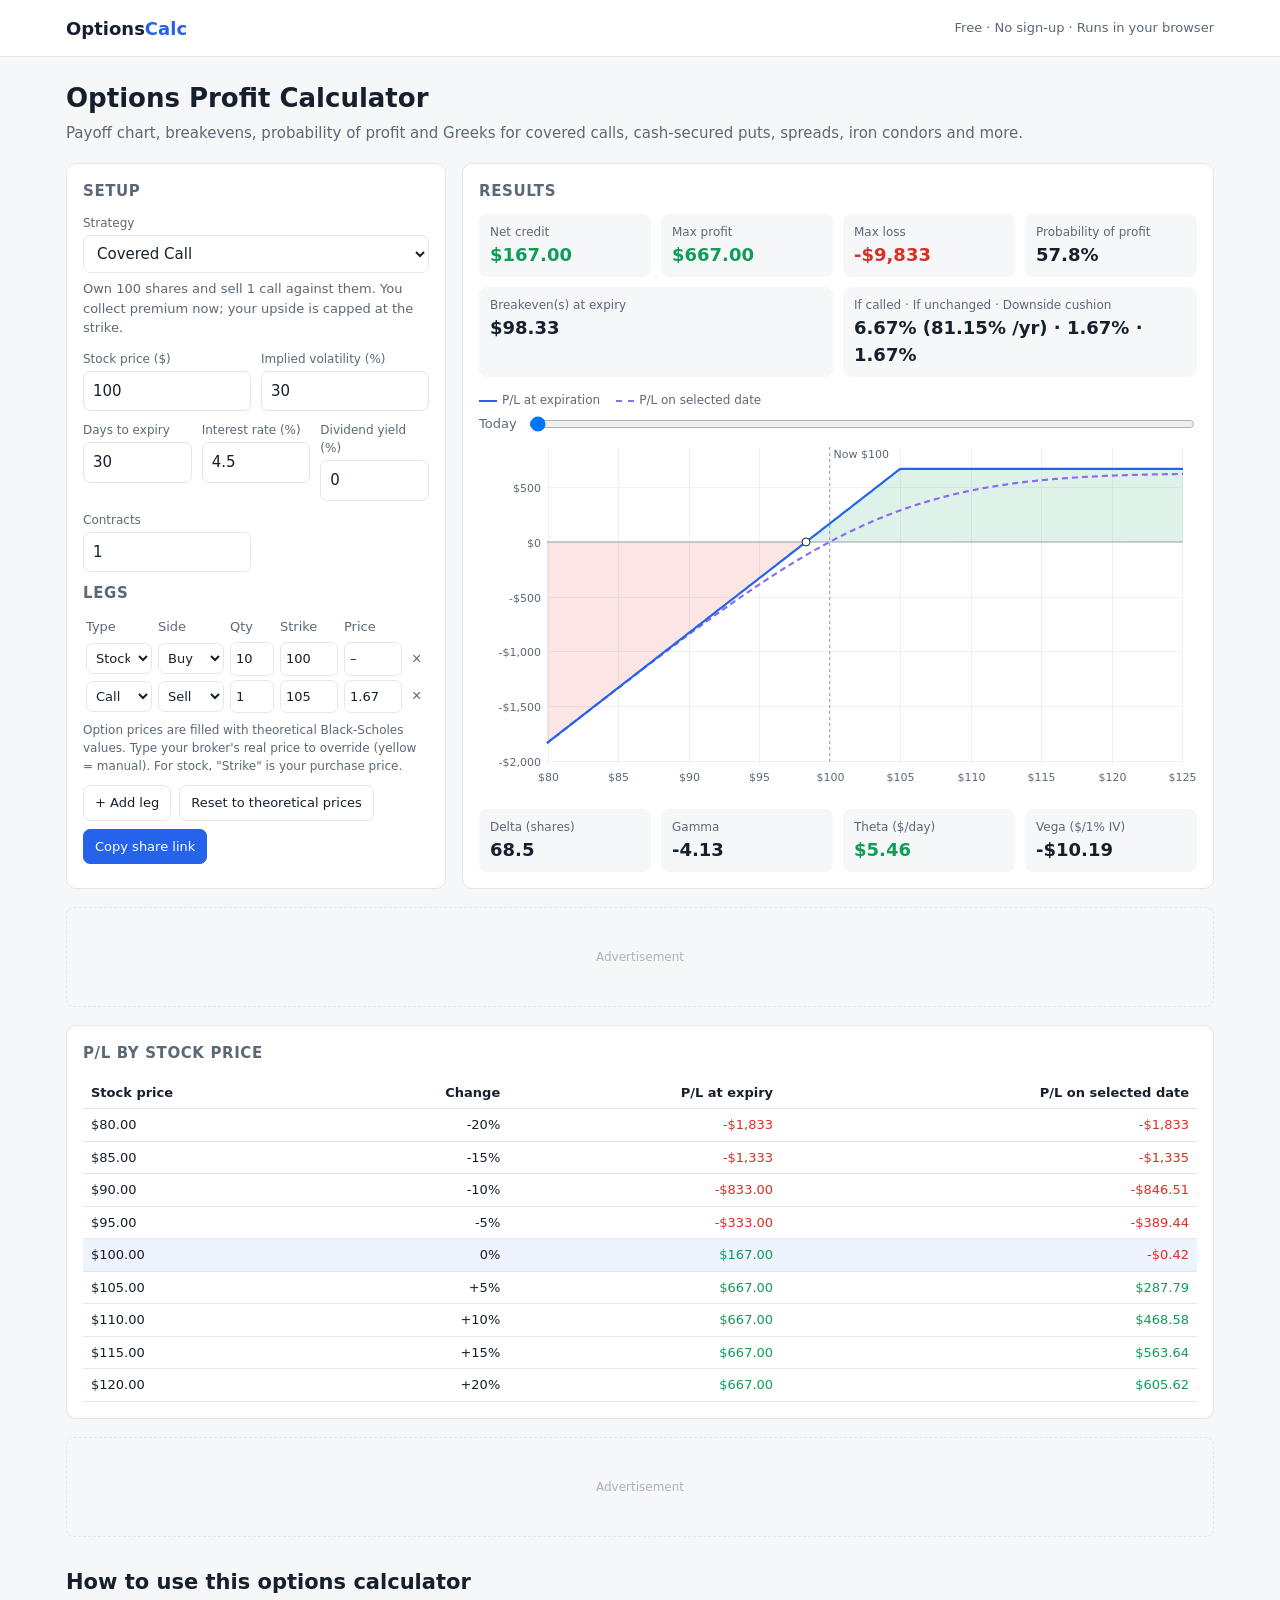
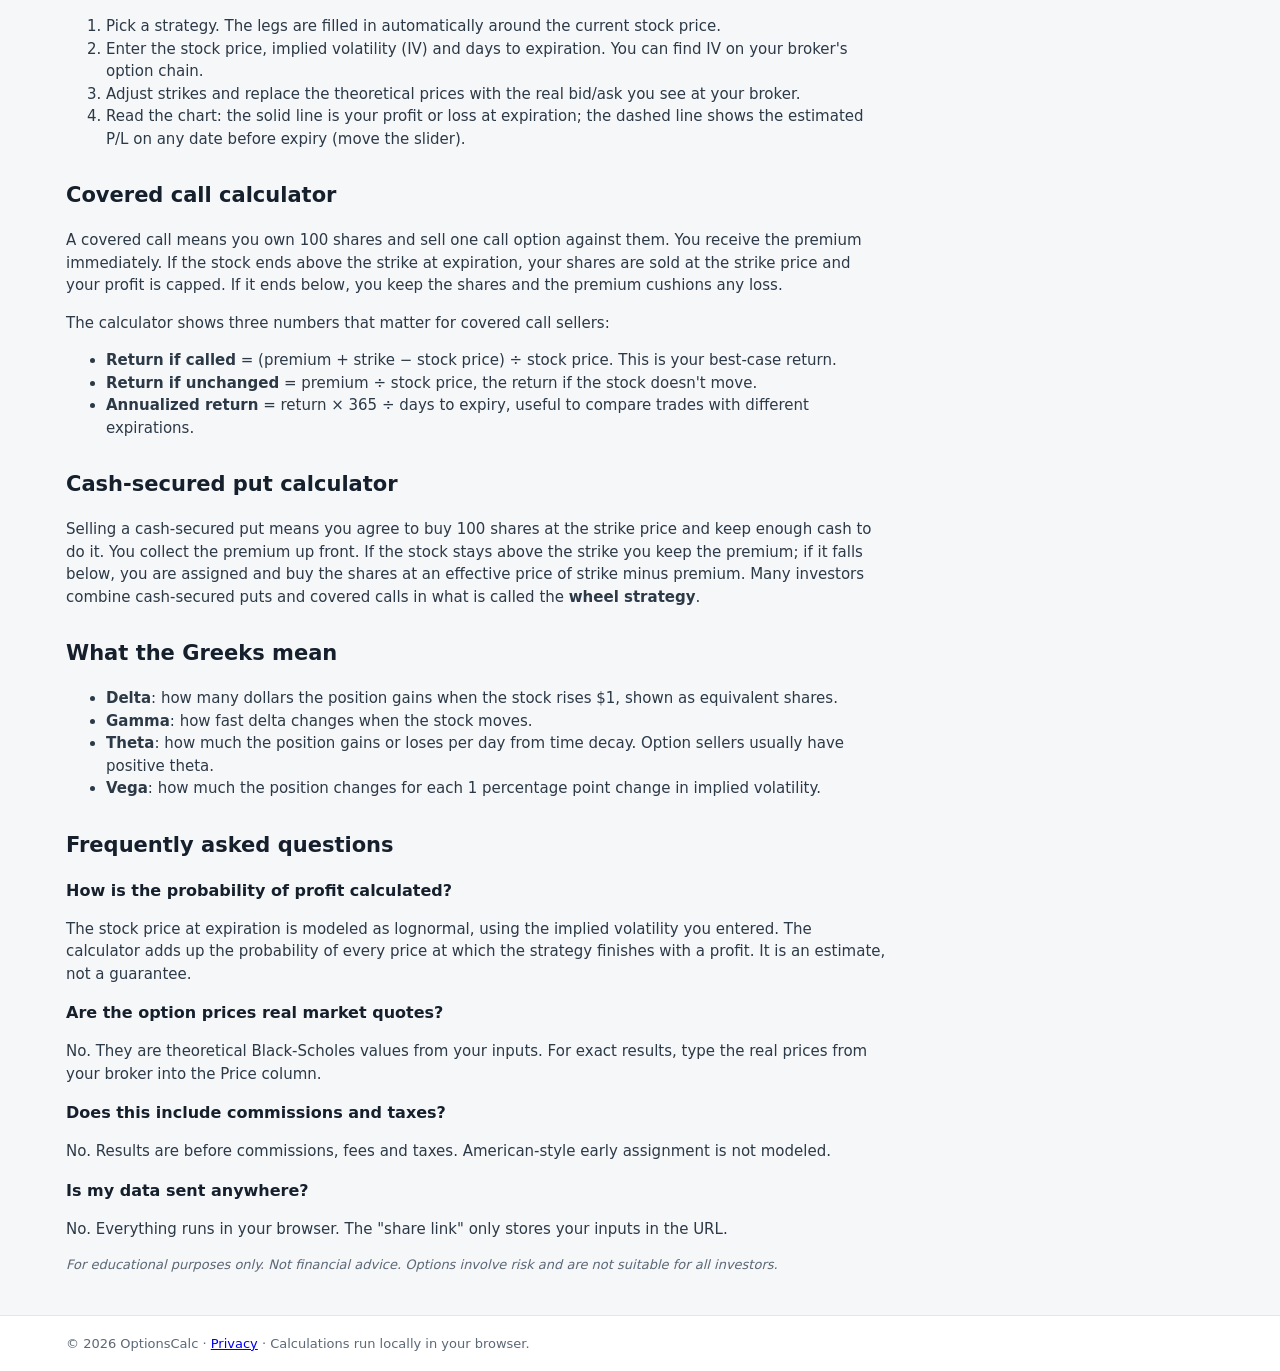
==== index.html @ b9fcb8a6 "Add files via upload" ====
<!DOCTYPE html>
<html lang="en">
<head>
<meta charset="utf-8">
<meta name="viewport" content="width=device-width, initial-scale=1">
<title>Options Profit Calculator – Covered Call, Cash-Secured Put, Spreads & Iron Condor (Free)</title>
<meta name="description" content="Free options profit calculator. Visualize P/L for covered calls, cash-secured puts, spreads, iron condors and straddles. Black-Scholes Greeks, breakevens, probability of profit and annualized return.">
<link rel="canonical" href="https://YOURDOMAIN.com/">
<meta property="og:title" content="Options Profit Calculator – Free P/L Chart & Greeks">
<meta property="og:description" content="Covered calls, puts, spreads and iron condors: payoff chart, breakevens, probability of profit and Greeks.">
<meta property="og:type" content="website">
<!-- ADSENSE: paste the AdSense <script> tag here after approval -->
<script type="application/ld+json">
{"@context":"https://schema.org","@graph":[
{"@type":"WebApplication","name":"Options Profit Calculator","applicationCategory":"FinanceApplication","operatingSystem":"Any","offers":{"@type":"Offer","price":"0","priceCurrency":"USD"}},
{"@type":"FAQPage","mainEntity":[
{"@type":"Question","name":"How is the probability of profit calculated?","acceptedAnswer":{"@type":"Answer","text":"It assumes the stock price at expiration follows a lognormal distribution based on the implied volatility you enter, then adds up the probability of every price where the strategy finishes with a profit."}},
{"@type":"Question","name":"What is the return if called on a covered call?","acceptedAnswer":{"@type":"Answer","text":"It is the premium received plus the gain from the stock price up to the strike, divided by the stock price paid. It is the maximum return of the trade if the shares are assigned at expiration."}},
{"@type":"Question","name":"Are the option prices real market quotes?","acceptedAnswer":{"@type":"Answer","text":"No. Prices are theoretical Black-Scholes values from your inputs. Replace them with the actual bid/ask from your broker for exact results."}},
{"@type":"Question","name":"Is my data sent to a server?","acceptedAnswer":{"@type":"Answer","text":"No. All calculations run in your browser. Nothing you type is uploaded or stored."}}
]}]}
</script>
<style>
:root{--bg:#f6f7f9;--card:#fff;--ink:#16202c;--mut:#5b6876;--line:#e3e7ec;--acc:#2563eb;--pos:#0f9d58;--neg:#d93025}
*{box-sizing:border-box}
body{margin:0;font:15px/1.5 system-ui,-apple-system,"Segoe UI",Roboto,sans-serif;background:var(--bg);color:var(--ink)}
header{background:var(--card);border-bottom:1px solid var(--line)}
.wrap{max-width:1180px;margin:0 auto;padding:0 16px}
header .wrap{display:flex;align-items:center;justify-content:space-between;height:56px}
.logo{font-weight:700;font-size:18px;color:var(--ink);text-decoration:none}
.logo span{color:var(--acc)}
h1{font-size:26px;margin:22px 0 4px}
.sub{color:var(--mut);margin:0 0 18px}
.grid{display:grid;grid-template-columns:380px 1fr;gap:16px}
@media(max-width:900px){.grid{grid-template-columns:1fr}}
.card{background:var(--card);border:1px solid var(--line);border-radius:10px;padding:16px}
.card h2{font-size:15px;margin:0 0 12px;text-transform:uppercase;letter-spacing:.04em;color:var(--mut)}
label{display:block;font-size:12px;color:var(--mut);margin-bottom:3px}
input,select{width:100%;padding:8px 9px;border:1px solid var(--line);border-radius:7px;font:inherit;background:#fff;color:var(--ink)}
input:focus,select:focus{outline:2px solid #bfd3fb;border-color:var(--acc)}
.row{display:grid;grid-template-columns:1fr 1fr;gap:10px;margin-bottom:10px}
.row3{grid-template-columns:1fr 1fr 1fr}
.desc{font-size:13px;color:var(--mut);margin:6px 0 12px;min-height:38px}
table.legs{width:100%;border-collapse:collapse;font-size:13px;table-layout:fixed}
table.legs th:nth-child(1),table.legs th:nth-child(2){width:72px}table.legs th:nth-child(3){width:50px}table.legs th:nth-child(6){width:24px}
table.legs select{padding:6px 2px}
table.legs th{font-weight:500;color:var(--mut);text-align:left;padding:0 3px 4px}
table.legs td{padding:2px 3px}
table.legs input,table.legs select{padding:6px 5px;font-size:13px}
.manual{border-color:#f0b429!important}
.x{border:0;background:none;color:var(--mut);cursor:pointer;font-size:16px;padding:4px}
.btns{display:flex;gap:8px;flex-wrap:wrap;margin-top:10px}
button.b{border:1px solid var(--line);background:#fff;border-radius:7px;padding:7px 11px;font:inherit;font-size:13px;cursor:pointer;color:var(--ink)}
button.b.pri{background:var(--acc);border-color:var(--acc);color:#fff}
.stats{display:grid;grid-template-columns:repeat(4,1fr);gap:10px;margin-bottom:14px}
@media(max-width:600px){.stats{grid-template-columns:repeat(2,1fr)}}
.stat{background:var(--bg);border-radius:8px;padding:9px 11px}
.stat .k{font-size:12px;color:var(--mut)}
.stat .v{font-size:18px;font-weight:650;font-variant-numeric:tabular-nums}
.pos{color:var(--pos)}.neg{color:var(--neg)}
#chartBox{position:relative;height:360px}
#chart{width:100%;height:100%;display:block}
#tip{position:absolute;pointer-events:none;background:#16202cee;color:#fff;font-size:12px;padding:6px 8px;border-radius:6px;display:none;white-space:nowrap}
.legend{display:flex;gap:16px;font-size:12px;color:var(--mut);margin:6px 0 4px;flex-wrap:wrap;align-items:center}
.legend i{display:inline-block;width:18px;height:0;border-top:2px solid var(--acc);vertical-align:middle;margin-right:5px}
.legend i.d{border-top:2px dashed #8a6df1}
.slider{display:flex;align-items:center;gap:10px;font-size:13px;color:var(--mut)}
.slider input{flex:1;padding:0}
.greeks{display:grid;grid-template-columns:repeat(4,1fr);gap:10px;margin-top:14px}
table.pl{width:100%;border-collapse:collapse;font-size:13px;font-variant-numeric:tabular-nums}
table.pl th,table.pl td{padding:6px 8px;border-bottom:1px solid var(--line);text-align:right}
table.pl th:first-child,table.pl td:first-child{text-align:left}
table.pl tr.cur{background:#eef3fe}
.ad-slot{margin:18px 0;min-height:100px;border:1px dashed var(--line);border-radius:8px;display:flex;align-items:center;justify-content:center;color:#aab3bd;font-size:12px}
article{max-width:820px}
article h2{font-size:21px;margin-top:30px}
article h3{font-size:16px;margin-bottom:4px}
article p,article li{color:#2c3946}
code{background:#eef1f4;padding:1px 5px;border-radius:4px;font-size:13px}
footer{margin-top:40px;border-top:1px solid var(--line);background:var(--card);color:var(--mut);font-size:13px}
footer .wrap{padding:18px 16px}
.toast{position:fixed;bottom:20px;left:50%;transform:translateX(-50%);background:#16202c;color:#fff;padding:8px 14px;border-radius:8px;font-size:13px;display:none}
</style>
</head>
<body data-strategy="covered_call">
<header><div class="wrap"><a class="logo" href="/">Options<span>Calc</span></a><span style="color:var(--mut);font-size:13px">Free · No sign-up · Runs in your browser</span></div></header>

<main class="wrap">
<h1>Options Profit Calculator</h1>
<p class="sub">Payoff chart, breakevens, probability of profit and Greeks for covered calls, cash-secured puts, spreads, iron condors and more.</p>

<div class="grid">
 <section class="card">
  <h2>Setup</h2>
  <label for="strat">Strategy</label>
  <select id="strat">
   <option value="covered_call">Covered Call</option>
   <option value="csp">Cash-Secured Put</option>
   <option value="long_call">Long Call</option>
   <option value="long_put">Long Put</option>
   <option value="bull_call">Bull Call Spread</option>
   <option value="bear_put">Bear Put Spread</option>
   <option value="iron_condor">Iron Condor</option>
   <option value="collar">Collar</option>
   <option value="long_straddle">Long Straddle</option>
   <option value="custom">Custom (build your own)</option>
  </select>
  <p class="desc" id="desc"></p>
  <div class="row">
   <div><label for="S">Stock price ($)</label><input id="S" type="number" step="0.01" min="0.01" value="100"></div>
   <div><label for="iv">Implied volatility (%)</label><input id="iv" type="number" step="0.5" min="1" value="30"></div>
  </div>
  <div class="row row3">
   <div><label for="days">Days to expiry</label><input id="days" type="number" step="1" min="0" value="30"></div>
   <div><label for="r">Interest rate (%)</label><input id="r" type="number" step="0.1" value="4.5"></div>
   <div><label for="q">Dividend yield (%)</label><input id="q" type="number" step="0.1" min="0" value="0"></div>
  </div>
  <div class="row">
   <div><label for="n">Contracts</label><input id="n" type="number" step="1" min="1" value="1"></div>
   <div></div>
  </div>
  <h2 style="margin-top:6px">Legs</h2>
  <table class="legs"><thead><tr><th>Type</th><th>Side</th><th>Qty</th><th>Strike</th><th>Price</th><th></th></tr></thead><tbody id="legs"></tbody></table>
  <p style="font-size:12px;color:var(--mut);margin:6px 0 0">Option prices are filled with theoretical Black-Scholes values. Type your broker's real price to override (yellow = manual). For stock, "Strike" is your purchase price.</p>
  <div class="btns">
   <button class="b" id="addLeg">+ Add leg</button>
   <button class="b" id="resetP">Reset to theoretical prices</button>
   <button class="b pri" id="share">Copy share link</button>
  </div>
 </section>

 <section class="card">
  <h2>Results</h2>
  <div class="stats">
   <div class="stat"><div class="k" id="netK">Net credit</div><div class="v" id="net">–</div></div>
   <div class="stat"><div class="k">Max profit</div><div class="v pos" id="maxP">–</div></div>
   <div class="stat"><div class="k">Max loss</div><div class="v neg" id="maxL">–</div></div>
   <div class="stat"><div class="k">Probability of profit</div><div class="v" id="pop">–</div></div>
   <div class="stat" style="grid-column:span 2"><div class="k">Breakeven(s) at expiry</div><div class="v" id="be">–</div></div>
   <div class="stat" style="grid-column:span 2" id="extraBox"><div class="k" id="extraK">Return on risk</div><div class="v" id="extra">–</div></div>
  </div>
  <div class="legend"><span><i></i>P/L at expiration</span><span><i class="d"></i>P/L on selected date</span></div>
  <div class="slider"><span id="atLbl">Today</span><input id="at" type="range" min="0" max="30" value="0" aria-label="Days from now"></div>
  <div id="chartBox"><canvas id="chart"></canvas><div id="tip"></div></div>
  <div class="greeks">
   <div class="stat"><div class="k">Delta (shares)</div><div class="v" id="gD">–</div></div>
   <div class="stat"><div class="k">Gamma</div><div class="v" id="gG">–</div></div>
   <div class="stat"><div class="k">Theta ($/day)</div><div class="v" id="gT">–</div></div>
   <div class="stat"><div class="k">Vega ($/1% IV)</div><div class="v" id="gV">–</div></div>
  </div>
 </section>
</div>

<div class="ad-slot"><!-- ADSENSE: in-article ad unit -->Advertisement</div>

<section class="card">
 <h2>P/L by stock price</h2>
 <table class="pl"><thead><tr><th>Stock price</th><th>Change</th><th>P/L at expiry</th><th>P/L on selected date</th></tr></thead><tbody id="plt"></tbody></table>
</section>

<div class="ad-slot"><!-- ADSENSE: display ad unit -->Advertisement</div>

<article>
<h2>How to use this options calculator</h2>
<ol>
 <li>Pick a strategy. The legs are filled in automatically around the current stock price.</li>
 <li>Enter the stock price, implied volatility (IV) and days to expiration. You can find IV on your broker's option chain.</li>
 <li>Adjust strikes and replace the theoretical prices with the real bid/ask you see at your broker.</li>
 <li>Read the chart: the solid line is your profit or loss at expiration; the dashed line shows the estimated P/L on any date before expiry (move the slider).</li>
</ol>

<h2>Covered call calculator</h2>
<p>A covered call means you own 100 shares and sell one call option against them. You receive the premium immediately. If the stock ends above the strike at expiration, your shares are sold at the strike price and your profit is capped. If it ends below, you keep the shares and the premium cushions any loss.</p>
<p>The calculator shows three numbers that matter for covered call sellers:</p>
<ul>
 <li><b>Return if called</b> = (premium + strike − stock price) ÷ stock price. This is your best-case return.</li>
 <li><b>Return if unchanged</b> = premium ÷ stock price, the return if the stock doesn't move.</li>
 <li><b>Annualized return</b> = return × 365 ÷ days to expiry, useful to compare trades with different expirations.</li>
</ul>

<h2>Cash-secured put calculator</h2>
<p>Selling a cash-secured put means you agree to buy 100 shares at the strike price and keep enough cash to do it. You collect the premium up front. If the stock stays above the strike you keep the premium; if it falls below, you are assigned and buy the shares at an effective price of strike minus premium. Many investors combine cash-secured puts and covered calls in what is called the <b>wheel strategy</b>.</p>

<h2>What the Greeks mean</h2>
<ul>
 <li><b>Delta</b>: how many dollars the position gains when the stock rises $1, shown as equivalent shares.</li>
 <li><b>Gamma</b>: how fast delta changes when the stock moves.</li>
 <li><b>Theta</b>: how much the position gains or loses per day from time decay. Option sellers usually have positive theta.</li>
 <li><b>Vega</b>: how much the position changes for each 1 percentage point change in implied volatility.</li>
</ul>

<h2>Frequently asked questions</h2>
<h3>How is the probability of profit calculated?</h3>
<p>The stock price at expiration is modeled as lognormal, using the implied volatility you entered. The calculator adds up the probability of every price at which the strategy finishes with a profit. It is an estimate, not a guarantee.</p>
<h3>Are the option prices real market quotes?</h3>
<p>No. They are theoretical Black-Scholes values from your inputs. For exact results, type the real prices from your broker into the Price column.</p>
<h3>Does this include commissions and taxes?</h3>
<p>No. Results are before commissions, fees and taxes. American-style early assignment is not modeled.</p>
<h3>Is my data sent anywhere?</h3>
<p>No. Everything runs in your browser. The "share link" only stores your inputs in the URL.</p>
<p style="font-size:13px;color:var(--mut)"><i>For educational purposes only. Not financial advice. Options involve risk and are not suitable for all investors.</i></p>
</article>
</main>

<footer><div class="wrap">© <span id="yr"></span> OptionsCalc · <a href="/privacy.html">Privacy</a> · Calculations run locally in your browser.</div></footer>
<div class="toast" id="toast">Link copied</div>

<script>
(function(){
"use strict";
const $=id=>document.getElementById(id);
const DESC={
 covered_call:"Own 100 shares and sell 1 call against them. You collect premium now; your upside is capped at the strike.",
 csp:"Sell a put and keep cash to buy 100 shares at the strike. You collect premium and get assigned if the stock falls below the strike.",
 long_call:"Buy a call. Risk is limited to the premium paid; upside is unlimited.",
 long_put:"Buy a put. Profits when the stock falls; risk is limited to the premium paid.",
 bull_call:"Buy a call and sell a higher-strike call. A cheaper bullish bet with capped profit.",
 bear_put:"Buy a put and sell a lower-strike put. A cheaper bearish bet with capped profit.",
 iron_condor:"Sell an out-of-the-money put spread and call spread. Profits if the stock stays inside a range.",
 collar:"Own shares, buy a protective put and sell a call to help pay for it. Limits both loss and gain.",
 long_straddle:"Buy a call and a put at the same strike. Profits from a large move in either direction.",
 custom:"Build any combination of stock and option legs (up to 8)."
};
let st={strat:document.body.dataset.strategy||"covered_call",S:100,iv:30,days:30,r:4.5,q:0,n:1,at:0,legs:[]};

/* ---------- math ---------- */
function ncdf(x){const t=1/(1+0.2316419*Math.abs(x)),d=0.3989422804014327*Math.exp(-x*x/2);
 const p=d*t*(0.319381530+t*(-0.356563782+t*(1.781477937+t*(-1.821255978+t*1.330274429))));return x>0?1-p:p;}
function npdf(x){return 0.3989422804014327*Math.exp(-x*x/2);}
function bs(type,S,K,T,r,q,v){
 if(T<=0||v<=0||S<=0||K<=0){const c=type==="call";return{price:c?Math.max(S-K,0):Math.max(K-S,0),delta:c?(S>K?1:0):(S<K?-1:0),gamma:0,theta:0,vega:0};}
 const sq=Math.sqrt(T),d1=(Math.log(S/K)+(r-q+v*v/2)*T)/(v*sq),d2=d1-v*sq,eq=Math.exp(-q*T),er=Math.exp(-r*T);
 const g=eq*npdf(d1)/(S*v*sq),vega=S*eq*npdf(d1)*sq/100,dec=-S*eq*npdf(d1)*v/(2*sq);
 if(type==="call")return{price:S*eq*ncdf(d1)-K*er*ncdf(d2),delta:eq*ncdf(d1),gamma:g,theta:(dec-r*K*er*ncdf(d2)+q*S*eq*ncdf(d1))/365,vega};
 return{price:K*er*ncdf(-d2)-S*eq*ncdf(-d1),delta:eq*(ncdf(d1)-1),gamma:g,theta:(dec+r*K*er*ncdf(-d2)-q*S*eq*ncdf(-d1))/365,vega};
}
const sgn=l=>l.pos==="long"?1:-1;
const mult=l=>l.kind==="stock"?l.qty:l.qty*100;
function plExp(x){let p=0;for(const l of st.legs){
 if(l.kind==="stock")p+=sgn(l)*(x-l.strike)*l.qty;
 else{const iv=l.kind==="call"?Math.max(x-l.strike,0):Math.max(l.strike-x,0);p+=sgn(l)*(iv-l.price)*l.qty*100;}}return p;}
function plAt(x,daysLeft){const T=Math.max(daysLeft,0)/365,r=st.r/100,q=st.q/100,v=st.iv/100;let p=0;
 for(const l of st.legs){if(l.kind==="stock")p+=sgn(l)*(x-l.strike)*l.qty;
  else p+=sgn(l)*(bs(l.kind,x,l.strike,T,r,q,v).price-l.price)*l.qty*100;}return p;}

/* ---------- presets ---------- */
function step(S){return S<10?0.5:S<50?1:S<200?5:10;}
function rk(x){const s=step(st.S);return Math.max(s,Math.round(x/s)*s);}
function leg(kind,pos,qty,strike){return{kind,pos,qty,strike:+strike.toFixed(2),price:0,auto:true};}
function preset(name){const S=st.S,n=st.n;
 const m={covered_call:[leg("stock","long",100*n,S),leg("call","short",n,rk(S*1.05))],
 csp:[leg("put","short",n,rk(S*0.95))],
 long_call:[leg("call","long",n,rk(S))],
 long_put:[leg("put","long",n,rk(S))],
 bull_call:[leg("call","long",n,rk(S)),leg("call","short",n,rk(S*1.05))],
 bear_put:[leg("put","long",n,rk(S)),leg("put","short",n,rk(S*0.95))],
 iron_condor:[leg("put","long",n,rk(S*0.9)),leg("put","short",n,rk(S*0.95)),leg("call","short",n,rk(S*1.05)),leg("call","long",n,rk(S*1.1))],
 collar:[leg("stock","long",100*n,S),leg("put","long",n,rk(S*0.95)),leg("call","short",n,rk(S*1.05))],
 long_straddle:[leg("call","long",n,rk(S)),leg("put","long",n,rk(S))]};
 return m[name]||st.legs;}

/* ---------- legs UI ---------- */
function renderLegs(){const tb=$("legs");tb.innerHTML="";
 st.legs.forEach((l,i)=>{const tr=document.createElement("tr");
  tr.innerHTML=`<td><select data-f="kind"><option value="call">Call</option><option value="put">Put</option><option value="stock">Stock</option></select></td>
  <td><select data-f="pos"><option value="long">Buy</option><option value="short">Sell</option></select></td>
  <td><input data-f="qty" type="number" min="1" step="1"></td>
  <td><input data-f="strike" type="number" min="0.01" step="0.5"></td>
  <td><input data-f="price" type="number" min="0" step="0.01"></td>
  <td><button class="x" title="Remove leg" aria-label="Remove leg">×</button></td>`;
  tr.querySelector('[data-f=kind]').value=l.kind;tr.querySelector('[data-f=pos]').value=l.pos;
  tr.querySelector('[data-f=qty]').value=l.qty;tr.querySelector('[data-f=strike]').value=l.strike;
  const pr=tr.querySelector('[data-f=price]');pr.value=l.price.toFixed(2);pr.classList.toggle("manual",!l.auto);if(l.kind==="stock"){pr.type="text";pr.disabled=true;pr.value="–";}
  tr.querySelectorAll("select").forEach(s=>s.addEventListener("change",()=>{l[s.dataset.f]=s.value;if(s.dataset.f==="kind")l.auto=true;toCustom();renderLegs();update();}));
  tr.querySelectorAll("input").forEach(inp=>inp.addEventListener("input",()=>{const v=parseFloat(inp.value);if(!isFinite(v))return;
   const f=inp.dataset.f;l[f]=f==="qty"?Math.max(1,Math.round(v)):v;
   if(f==="price"){l.auto=false;inp.classList.add("manual");}
   if(f!=="price")toCustomIfStructural(f);update();}));
  tr.querySelector(".x").addEventListener("click",()=>{st.legs.splice(i,1);toCustom();renderLegs();update();});
  tb.appendChild(tr);});
 $("addLeg").disabled=st.legs.length>=8;}
function toCustom(){if(st.strat!=="custom"){st.strat="custom";$("strat").value="custom";$("desc").textContent=DESC.custom;}}
function toCustomIfStructural(f){if(f==="qty")toCustom();}

/* ---------- main update ---------- */
function readInputs(){const g=(id,d,min)=>{const v=parseFloat($(id).value);return isFinite(v)?Math.max(v,min):d;};
 st.S=g("S",st.S,0.01);st.iv=g("iv",st.iv,0.1);st.days=Math.round(g("days",st.days,0));st.r=g("r",st.r,-5);st.q=g("q",st.q,0);st.n=Math.round(g("n",st.n,1));}
function reprice(){const T=st.days/365,r=st.r/100,q=st.q/100,v=st.iv/100;
 st.legs.forEach(l=>{if(!l.auto)return;l.price=l.kind==="stock"?0:Math.max(0.01,+bs(l.kind,st.S,l.strike,T,r,q,v).price.toFixed(2));});
 const rows=$("legs").children;st.legs.forEach((l,i)=>{if(!rows[i])return;const p=rows[i].querySelector('[data-f=price]');if(l.auto&&l.kind!=="stock"&&document.activeElement!==p)p.value=l.price.toFixed(2);});}

function fmt(v,dec){if(!isFinite(v))return v>0?"Unlimited":"Unlimited";const a=Math.abs(v);
 const s=a.toLocaleString("en-US",{minimumFractionDigits:dec??(a>=1000?0:2),maximumFractionDigits:dec??(a>=1000?0:2)});return(v<0?"-$":"$")+s;}
const pct=v=>(v*100).toFixed(2)+"%";

function analyze(){const ks=[0,st.S];st.legs.forEach(l=>ks.push(l.strike));
 const far=Math.max(...ks)*10+100;ks.push(far);const pts=[...new Set(ks)].sort((a,b)=>a-b),vals=pts.map(plExp);
 const slope=plExp(far*2)-plExp(far);
 const maxP=slope>1e-9?Infinity:Math.max(...vals),maxL=slope<-1e-9?-Infinity:Math.min(...vals);
 const be=[];for(let i=0;i<pts.length-1;i++){const a=vals[i],b=vals[i+1];
  if(Math.abs(a)<1e-9&&i>0)be.push(pts[i]);else if(a*b<0)be.push(pts[i]+(pts[i+1]-pts[i])*(-a)/(b-a));}
 return{maxP,maxL,be:[...new Set(be.map(x=>+x.toFixed(2)))]};}

function probProfit(){const T=st.days/365;if(T<=0)return plExp(st.S)>0?1:0;
 const v=st.iv/100,m=Math.log(st.S)+(st.r/100-st.q/100-v*v/2)*T,sd=v*Math.sqrt(T),lo=Math.exp(m-6*sd),hi=Math.exp(m+6*sd),N=2000,ratio=hi/lo;
 let p=0,prev=ncdf(-6);for(let i=1;i<=N;i++){const a=lo*Math.pow(ratio,(i-1)/N),b=lo*Math.pow(ratio,i/N),c=ncdf((Math.log(b)-m)/sd);
  if(plExp(Math.sqrt(a*b))>0)p+=c-prev;prev=c;}return Math.min(1,Math.max(0,p));}

function greeks(){const T=st.days/365,r=st.r/100,q=st.q/100,v=st.iv/100;let D=0,G=0,Th=0,V=0;
 st.legs.forEach(l=>{if(l.kind==="stock"){D+=sgn(l)*l.qty;return;}const g=bs(l.kind,st.S,l.strike,T,r,q,v),k=sgn(l)*l.qty*100;
  D+=k*g.delta;G+=k*g.gamma;Th+=k*g.theta;V+=k*g.vega;});return{D,G,Th,V};}

function update(){readInputs();reprice();
 const at=$("at");at.max=st.days;if(st.at>st.days)st.at=st.days;at.value=st.at;
 $("atLbl").textContent=st.at===0?"Today":(st.at>=st.days?"Expiration":"In "+st.at+" day"+(st.at>1?"s":""));
 let net=0;st.legs.forEach(l=>{if(l.kind!=="stock")net+=-sgn(l)*l.price*l.qty*100;});
 $("netK").textContent=net>=0?"Net credit":"Net debit";$("net").textContent=fmt(Math.abs(net));$("net").className="v "+(net>=0?"pos":"neg");
 const a=analyze();$("maxP").textContent=a.maxP<=0?fmt(a.maxP):fmt(a.maxP);$("maxL").textContent=a.maxL>=0?fmt(a.maxL):fmt(a.maxL);
 $("be").textContent=a.be.length?a.be.map(x=>"$"+x.toFixed(2)).join("  ·  "):"None";
 const p=probProfit();$("pop").textContent=st.legs.length?(p*100).toFixed(1)+"%":"–";
 extras(a,net);
 const g=greeks();$("gD").textContent=g.D.toFixed(1);$("gG").textContent=g.G.toFixed(2);
 $("gT").textContent=fmt(g.Th);$("gT").className="v "+(g.Th>=0?"pos":"neg");$("gV").textContent=fmt(g.V);
 draw();table();saveHash();}

function extras(a,net){const ann=x=>st.days>0?" ("+pct(x*365/st.days)+" /yr)":"";let k="Return on risk",v="–";
 const stock=st.legs.find(l=>l.kind==="stock"&&l.pos==="long"),call=st.legs.find(l=>l.kind==="call"&&l.pos==="short"),put=st.legs.find(l=>l.kind==="put"&&l.pos==="short");
 if(st.strat==="covered_call"&&stock&&call){const S0=stock.strike,prem=call.price,called=(prem+call.strike-S0)/S0,flat=prem/S0;
  k="If called · If unchanged · Downside cushion";v=pct(called)+ann(called)+"  ·  "+pct(flat)+"  ·  "+pct(prem/S0);}
 else if(st.strat==="csp"&&put){const ret=put.price/(put.strike-put.price);k="Return on cash · Effective buy price";
  v=pct(ret)+ann(ret)+"  ·  $"+(put.strike-put.price).toFixed(2);}
 else if(isFinite(a.maxP)&&isFinite(a.maxL)&&a.maxL<0){const rr=a.maxP/-a.maxL;v=pct(rr);}
 $("extraK").textContent=k;$("extra").textContent=v;}

/* ---------- chart ---------- */
let CH=null;
function range(){const v=st.iv/100,T=Math.max(st.days,1)/365,mv=Math.exp(2.6*v*Math.sqrt(T));
 const ks=st.legs.filter(l=>l.kind!=="stock").map(l=>l.strike);
 let lo=Math.min(st.S/mv,...ks.map(k=>k*0.92)),hi=Math.max(st.S*mv,...ks.map(k=>k*1.08));
 lo=Math.max(lo,0.01);if(hi-lo<st.S*0.1){lo=st.S*0.9;hi=st.S*1.1;}return[lo,hi];}
function ticks(a,b,n){const raw=(b-a)/n,mag=Math.pow(10,Math.floor(Math.log10(raw))),f=raw/mag,s=(f<1.5?1:f<3.5?2:f<7.5?5:10)*mag,t=[];
 for(let x=Math.ceil(a/s)*s;x<=b+1e-9;x+=s)t.push(+x.toFixed(10));return t;}
function draw(hx){const c=$("chart"),dpr=window.devicePixelRatio||1,w=c.clientWidth,h=c.clientHeight;if(!w)return;
 c.width=w*dpr;c.height=h*dpr;const ctx=c.getContext("2d");ctx.setTransform(dpr,0,0,dpr,0,0);ctx.clearRect(0,0,w,h);
 const P={l:68,r:14,t:12,b:30},[lo,hi]=range(),N=320,xs=[],e=[],t=[],left=st.days-st.at;
 for(let i=0;i<N;i++){const x=lo+(hi-lo)*i/(N-1);xs.push(x);e.push(plExp(x));t.push(plAt(x,left));}
 let y0=Math.min(0,...e,...t),y1=Math.max(0,...e,...t);const sp=(y1-y0)||1;y0-=sp*.08;y1+=sp*.08;
 const X=x=>P.l+(x-lo)/(hi-lo)*(w-P.l-P.r),Y=y=>P.t+(y1-y)/(y1-y0)*(h-P.t-P.b);
 ctx.font="11px system-ui,sans-serif";ctx.fillStyle="#5b6876";ctx.strokeStyle="#eef1f4";ctx.lineWidth=1;
 ticks(y0,y1,6).forEach(v=>{const y=Math.round(Y(v))+.5;ctx.beginPath();ctx.moveTo(P.l,y);ctx.lineTo(w-P.r,y);ctx.stroke();ctx.textAlign="right";ctx.fillText(fmt(v,0),P.l-6,y+4);});
 ticks(lo,hi,Math.max(3,Math.floor(w/90))).forEach(v=>{const x=Math.round(X(v))+.5;ctx.beginPath();ctx.moveTo(x,P.t);ctx.lineTo(x,h-P.b);ctx.stroke();ctx.textAlign="center";ctx.fillText("$"+v,x,h-P.b+16);});
 const zy=Y(0);
 // fill
 const poly=()=>{ctx.beginPath();ctx.moveTo(X(xs[0]),zy);xs.forEach((x,i)=>ctx.lineTo(X(x),Y(e[i])));ctx.lineTo(X(xs[N-1]),zy);ctx.closePath();};
 ctx.save();ctx.beginPath();ctx.rect(P.l,P.t,w-P.l-P.r,zy-P.t);ctx.clip();poly();ctx.fillStyle="rgba(15,157,88,.13)";ctx.fill();ctx.restore();
 ctx.save();ctx.beginPath();ctx.rect(P.l,zy,w-P.l-P.r,h-P.b-zy);ctx.clip();poly();ctx.fillStyle="rgba(217,48,37,.12)";ctx.fill();ctx.restore();
 ctx.strokeStyle="#9aa5b1";ctx.beginPath();ctx.moveTo(P.l,zy);ctx.lineTo(w-P.r,zy);ctx.stroke();
 // current price
 const sx=X(st.S);ctx.setLineDash([3,3]);ctx.strokeStyle="#9aa5b1";ctx.beginPath();ctx.moveTo(sx,P.t);ctx.lineTo(sx,h-P.b);ctx.stroke();ctx.setLineDash([]);
 ctx.fillStyle="#5b6876";ctx.textAlign="left";ctx.fillText("Now $"+st.S,Math.min(sx+4,w-70),P.t+11);
 // lines
 const line=(arr,col,dash)=>{ctx.setLineDash(dash);ctx.strokeStyle=col;ctx.lineWidth=2.2;ctx.beginPath();xs.forEach((x,i)=>i?ctx.lineTo(X(x),Y(arr[i])):ctx.moveTo(X(x),Y(arr[i])));ctx.stroke();ctx.setLineDash([]);ctx.lineWidth=1;};
 if(left>0)line(t,"#8a6df1",[6,4]);line(e,"#2563eb",[]);
 analyze().be.forEach(b=>{if(b<lo||b>hi)return;ctx.fillStyle="#fff";ctx.strokeStyle="#16202c";ctx.beginPath();ctx.arc(X(b),zy,4,0,7);ctx.fill();ctx.stroke();});
 CH={X,Y,lo,hi,P,w,h};
 if(hx!=null){const px=Math.min(Math.max(hx,P.l),w-P.r),x=lo+(px-P.l)/(w-P.l-P.r)*(hi-lo);
  ctx.strokeStyle="#16202c55";ctx.beginPath();ctx.moveTo(px,P.t);ctx.lineTo(px,h-P.b);ctx.stroke();
  const pe=plExp(x),pt=plAt(x,left);ctx.fillStyle="#2563eb";ctx.beginPath();ctx.arc(px,Y(pe),4,0,7);ctx.fill();
  const tip=$("tip");tip.style.display="block";
  tip.innerHTML="Stock $"+x.toFixed(2)+" ("+((x/st.S-1)*100).toFixed(1)+"%)<br>Expiry: <b>"+fmt(pe)+"</b>"+(left>0?"<br>"+$("atLbl").textContent+": <b>"+fmt(pt)+"</b>":"");
  tip.style.left=Math.min(px+12,w-tip.offsetWidth-4)+"px";tip.style.top=Math.max(4,Y(pe)-50)+"px";}
 else $("tip").style.display="none";}

function table(){const left=st.days-st.at,moves=[-.2,-.15,-.1,-.05,0,.05,.1,.15,.2];
 $("plt").innerHTML=moves.map(m=>{const x=st.S*(1+m),pe=plExp(x),pt=plAt(x,left);
  return`<tr class="${m===0?"cur":""}"><td>$${x.toFixed(2)}</td><td>${m>0?"+":""}${(m*100).toFixed(0)}%</td><td class="${pe>=0?"pos":"neg"}">${fmt(pe)}</td><td class="${pt>=0?"pos":"neg"}">${fmt(pt)}</td></tr>`;}).join("");}

/* ---------- state in URL ---------- */
function saveHash(){try{const s={...st,legs:st.legs.map(l=>[l.kind[0],l.pos[0],l.qty,l.strike,l.auto?null:l.price])};
 history.replaceState(null,"","#"+encodeURIComponent(JSON.stringify(s)));}catch(e){}}
function loadHash(){try{if(location.hash.length<3)return false;const s=JSON.parse(decodeURIComponent(location.hash.slice(1)));
 const K={c:"call",p:"put",s:"stock"},Pp={l:"long",s:"short"};
 Object.assign(st,s,{legs:(s.legs||[]).slice(0,8).map(a=>({kind:K[a[0]]||"call",pos:Pp[a[1]]||"long",qty:+a[2]||1,strike:+a[3]||st.S,price:a[4]==null?0:+a[4],auto:a[4]==null}))});return true;}catch(e){return false;}}

/* ---------- wiring ---------- */
function setInputs(){["S","iv","days","r","q","n"].forEach(id=>$(id).value=st[id]);$("strat").value=st.strat;$("desc").textContent=DESC[st.strat]||"";}
$("strat").addEventListener("change",e=>{st.strat=e.target.value;$("desc").textContent=DESC[st.strat];readInputs();if(st.strat!=="custom")st.legs=preset(st.strat);renderLegs();update();});
["S","n"].forEach(id=>$(id).addEventListener("change",()=>{readInputs();if(st.strat!=="custom"){st.legs=preset(st.strat);renderLegs();}update();}));
["S","iv","days","r","q"].forEach(id=>$(id).addEventListener("input",update));
$("at").addEventListener("input",e=>{st.at=+e.target.value;update();});
$("addLeg").addEventListener("click",()=>{if(st.legs.length>=8)return;st.legs.push(leg("call","long",st.n,rk(st.S)));toCustom();renderLegs();update();});
$("resetP").addEventListener("click",()=>{st.legs.forEach(l=>{l.auto=true;if(l.kind==="stock")l.strike=st.S;});renderLegs();update();});
$("share").addEventListener("click",()=>{const u=location.href;(navigator.clipboard?navigator.clipboard.writeText(u):Promise.reject()).catch(()=>{}).finally(()=>{const t=$("toast");t.style.display="block";setTimeout(()=>t.style.display="none",1600);});});
const cv=$("chart");
cv.addEventListener("mousemove",e=>{const r=cv.getBoundingClientRect();draw(e.clientX-r.left);});
cv.addEventListener("mouseleave",()=>draw());
cv.addEventListener("touchmove",e=>{const r=cv.getBoundingClientRect();draw(e.touches[0].clientX-r.left);},{passive:true});
window.addEventListener("resize",()=>draw());
$("yr").textContent=new Date().getFullYear();

if(!loadHash())st.legs=preset(st.strat);
setInputs();renderLegs();update();
})();
</script>
</body>
</html>
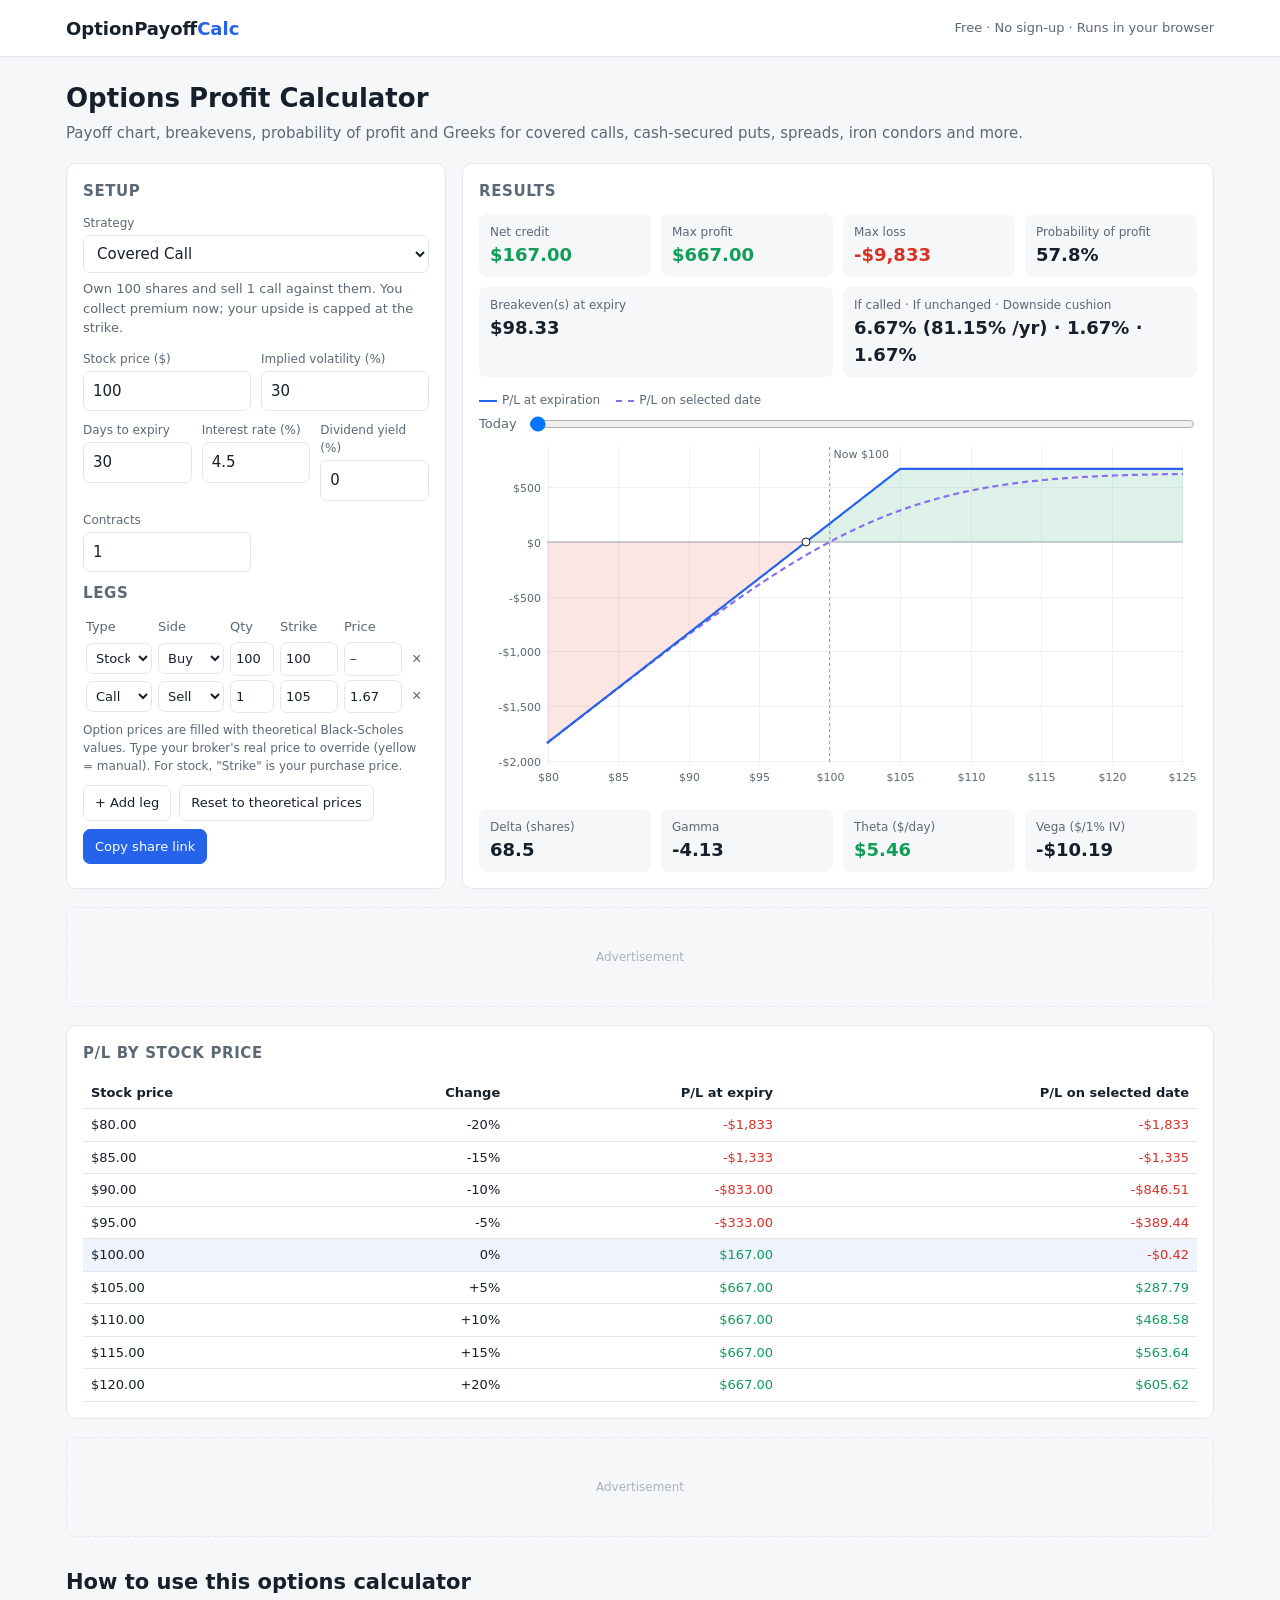
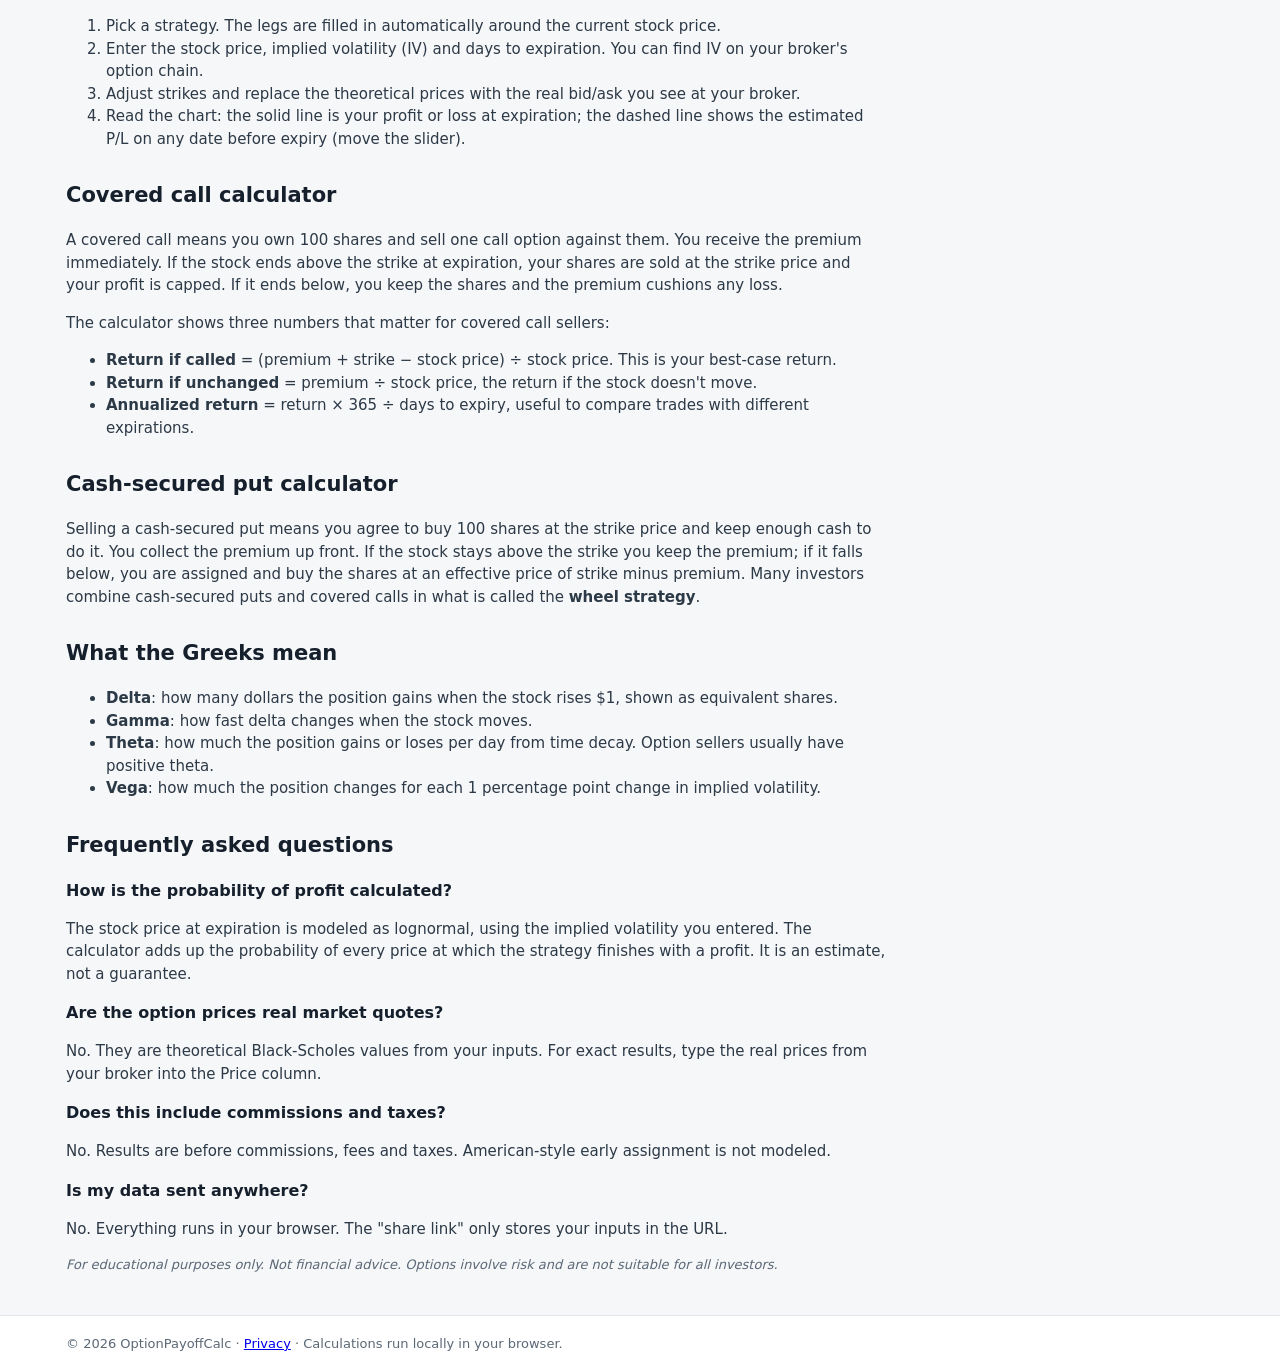
==== commit df331571: "Add files via upload" ====
--- a/index.html
+++ b/index.html
@@ -5,7 +5,7 @@
 <meta name="viewport" content="width=device-width, initial-scale=1">
 <title>Options Profit Calculator – Covered Call, Cash-Secured Put, Spreads & Iron Condor (Free)</title>
 <meta name="description" content="Free options profit calculator. Visualize P/L for covered calls, cash-secured puts, spreads, iron condors and straddles. Black-Scholes Greeks, breakevens, probability of profit and annualized return.">
-<link rel="canonical" href="https://YOURDOMAIN.com/">
+<link rel="canonical" href="https://optionpayoffcalc.com/">
 <meta property="og:title" content="Options Profit Calculator – Free P/L Chart & Greeks">
 <meta property="og:description" content="Covered calls, puts, spreads and iron condors: payoff chart, breakevens, probability of profit and Greeks.">
 <meta property="og:type" content="website">
@@ -44,6 +44,7 @@
 table.legs{width:100%;border-collapse:collapse;font-size:13px;table-layout:fixed}
 table.legs th:nth-child(1),table.legs th:nth-child(2){width:72px}table.legs th:nth-child(3){width:50px}table.legs th:nth-child(6){width:24px}
 table.legs select{padding:6px 2px}
+table.legs input::-webkit-inner-spin-button,table.legs input::-webkit-outer-spin-button{-webkit-appearance:none;margin:0}table.legs input[type=number]{-moz-appearance:textfield;appearance:textfield}
 table.legs th{font-weight:500;color:var(--mut);text-align:left;padding:0 3px 4px}
 table.legs td{padding:2px 3px}
 table.legs input,table.legs select{padding:6px 5px;font-size:13px}
@@ -83,7 +84,7 @@
 </style>
 </head>
 <body data-strategy="covered_call">
-<header><div class="wrap"><a class="logo" href="/">Options<span>Calc</span></a><span style="color:var(--mut);font-size:13px">Free · No sign-up · Runs in your browser</span></div></header>
+<header><div class="wrap"><a class="logo" href="/">OptionPayoff<span>Calc</span></a><span style="color:var(--mut);font-size:13px">Free · No sign-up · Runs in your browser</span></div></header>
 
 <main class="wrap">
 <h1>Options Profit Calculator</h1>
@@ -202,7 +203,7 @@
 </article>
 </main>
 
-<footer><div class="wrap">© <span id="yr"></span> OptionsCalc · <a href="/privacy.html">Privacy</a> · Calculations run locally in your browser.</div></footer>
+<footer><div class="wrap">© <span id="yr"></span> OptionPayoffCalc · <a href="/privacy.html">Privacy</a> · Calculations run locally in your browser.</div></footer>
 <div class="toast" id="toast">Link copied</div>
 
 <script>
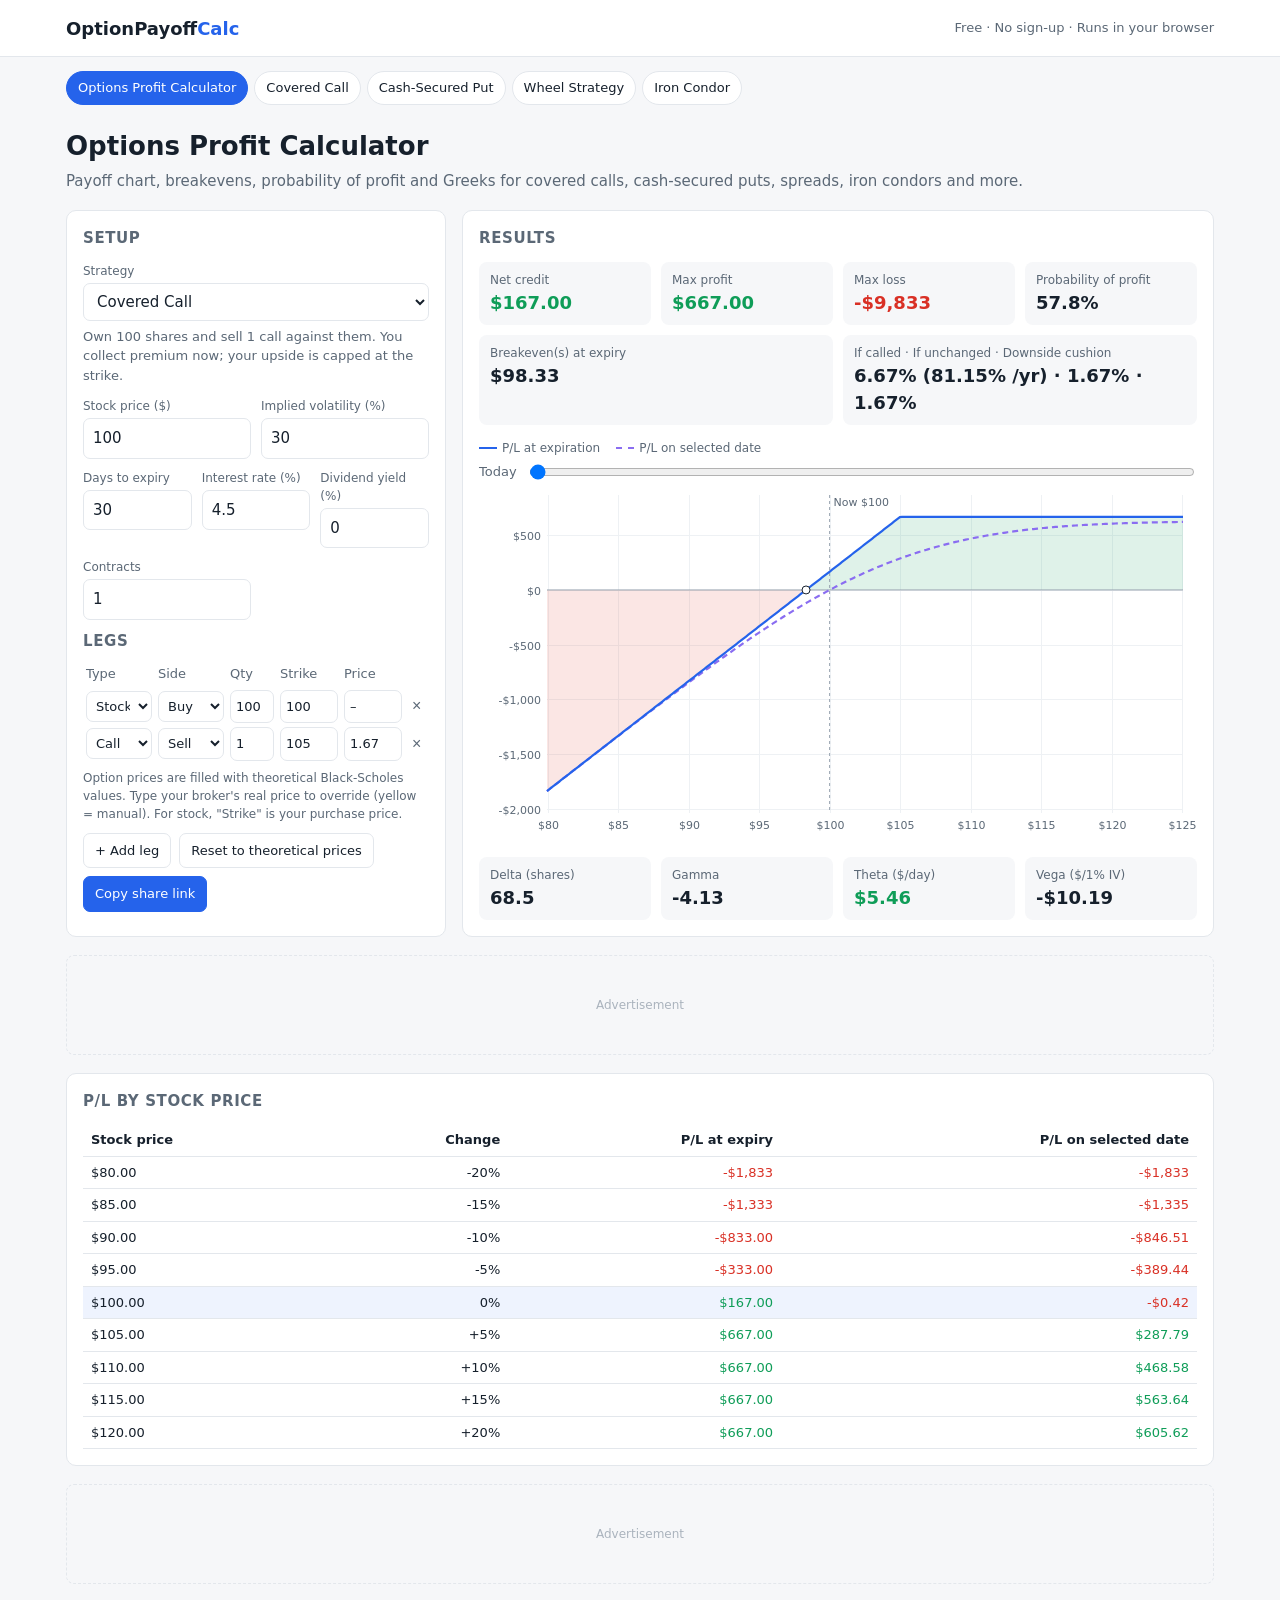
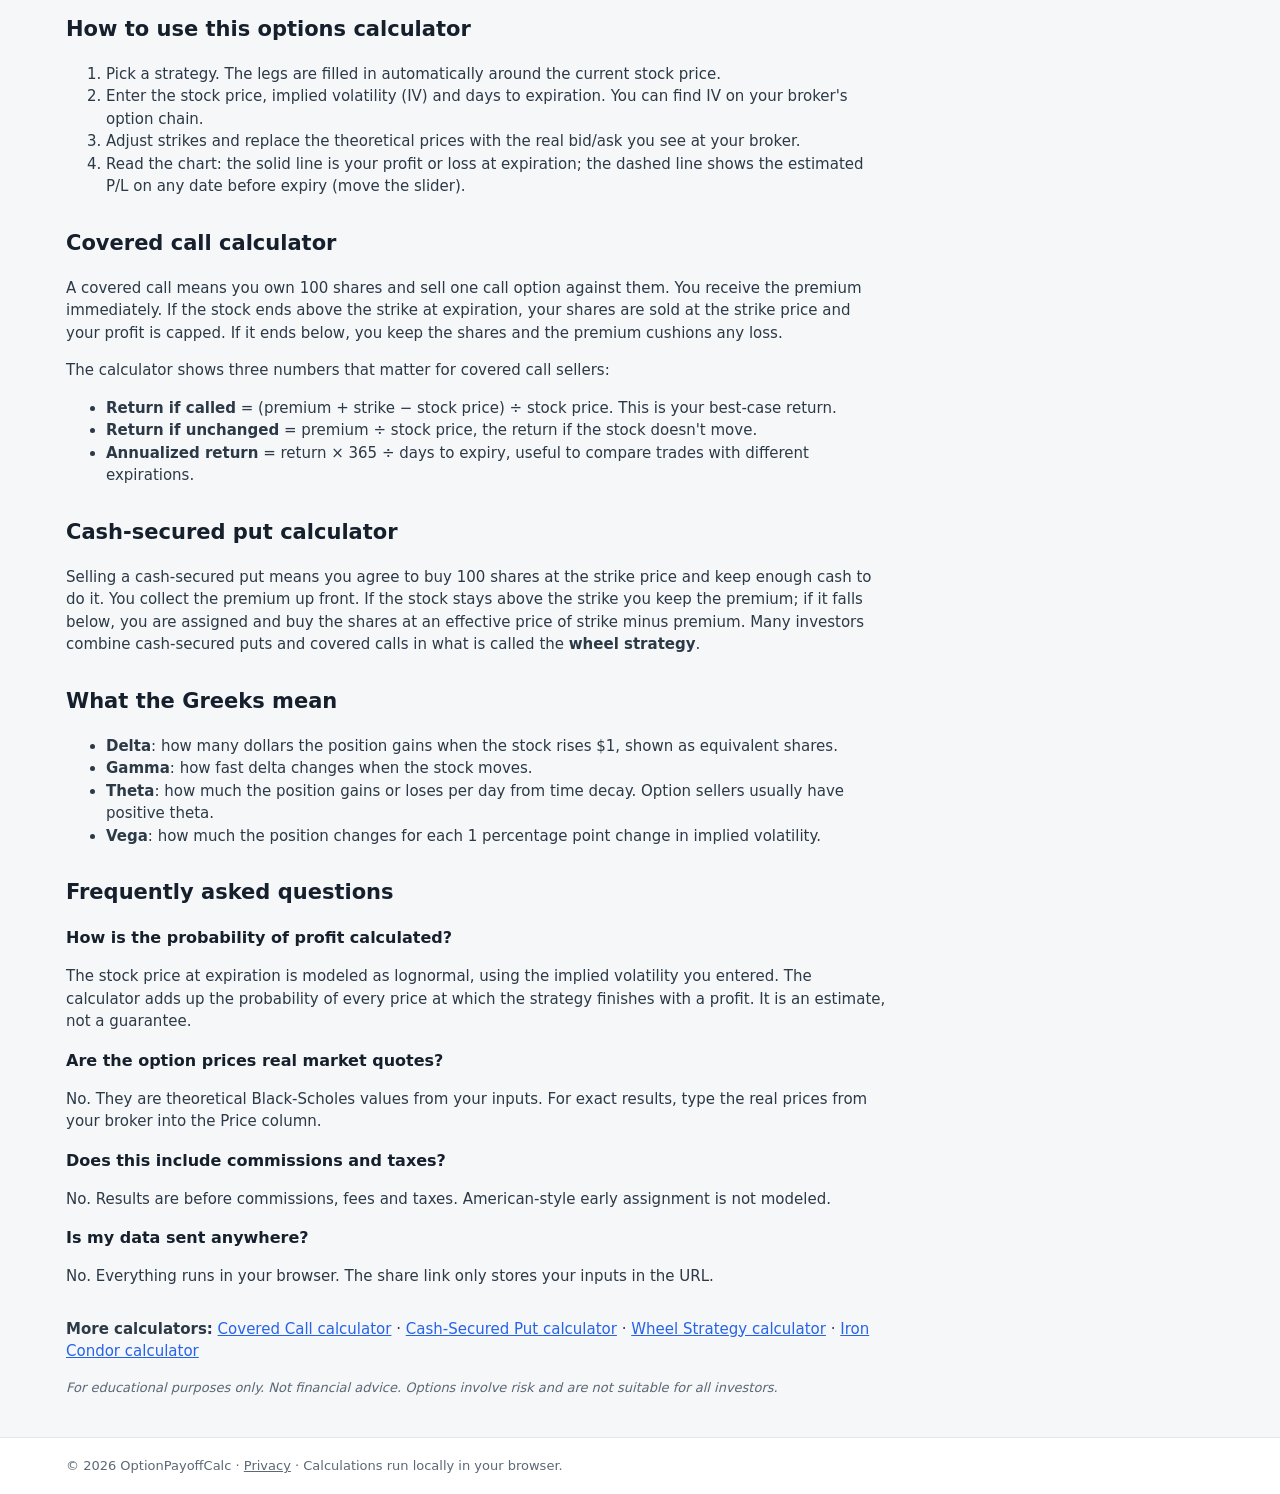
==== commit 1f0ccf95: "Add files via upload" ====
--- a/index.html
+++ b/index.html
@@ -3,93 +3,23 @@
 <head>
 <meta charset="utf-8">
 <meta name="viewport" content="width=device-width, initial-scale=1">
-<title>Options Profit Calculator – Covered Call, Cash-Secured Put, Spreads & Iron Condor (Free)</title>
+<title>Options Profit Calculator – Covered Call, Cash-Secured Put, Spreads &amp; Iron Condor (Free)</title>
 <meta name="description" content="Free options profit calculator. Visualize P/L for covered calls, cash-secured puts, spreads, iron condors and straddles. Black-Scholes Greeks, breakevens, probability of profit and annualized return.">
 <link rel="canonical" href="https://optionpayoffcalc.com/">
-<meta property="og:title" content="Options Profit Calculator – Free P/L Chart & Greeks">
-<meta property="og:description" content="Covered calls, puts, spreads and iron condors: payoff chart, breakevens, probability of profit and Greeks.">
+<meta property="og:title" content="Options Profit Calculator – Covered Call, Cash-Secured Put, Spreads &amp; Iron Condor (Free)">
+<meta property="og:description" content="Free options profit calculator. Visualize P/L for covered calls, cash-secured puts, spreads, iron condors and straddles. Black-Scholes Greeks, breakevens, probability of profit and annualized return.">
 <meta property="og:type" content="website">
+<meta property="og:url" content="https://optionpayoffcalc.com/">
+<link rel="stylesheet" href="/style.css">
 <!-- ADSENSE: paste the AdSense <script> tag here after approval -->
-<script type="application/ld+json">
-{"@context":"https://schema.org","@graph":[
-{"@type":"WebApplication","name":"Options Profit Calculator","applicationCategory":"FinanceApplication","operatingSystem":"Any","offers":{"@type":"Offer","price":"0","priceCurrency":"USD"}},
-{"@type":"FAQPage","mainEntity":[
-{"@type":"Question","name":"How is the probability of profit calculated?","acceptedAnswer":{"@type":"Answer","text":"It assumes the stock price at expiration follows a lognormal distribution based on the implied volatility you enter, then adds up the probability of every price where the strategy finishes with a profit."}},
-{"@type":"Question","name":"What is the return if called on a covered call?","acceptedAnswer":{"@type":"Answer","text":"It is the premium received plus the gain from the stock price up to the strike, divided by the stock price paid. It is the maximum return of the trade if the shares are assigned at expiration."}},
-{"@type":"Question","name":"Are the option prices real market quotes?","acceptedAnswer":{"@type":"Answer","text":"No. Prices are theoretical Black-Scholes values from your inputs. Replace them with the actual bid/ask from your broker for exact results."}},
-{"@type":"Question","name":"Is my data sent to a server?","acceptedAnswer":{"@type":"Answer","text":"No. All calculations run in your browser. Nothing you type is uploaded or stored."}}
-]}]}
-</script>
-<style>
-:root{--bg:#f6f7f9;--card:#fff;--ink:#16202c;--mut:#5b6876;--line:#e3e7ec;--acc:#2563eb;--pos:#0f9d58;--neg:#d93025}
-*{box-sizing:border-box}
-body{margin:0;font:15px/1.5 system-ui,-apple-system,"Segoe UI",Roboto,sans-serif;background:var(--bg);color:var(--ink)}
-header{background:var(--card);border-bottom:1px solid var(--line)}
-.wrap{max-width:1180px;margin:0 auto;padding:0 16px}
-header .wrap{display:flex;align-items:center;justify-content:space-between;height:56px}
-.logo{font-weight:700;font-size:18px;color:var(--ink);text-decoration:none}
-.logo span{color:var(--acc)}
-h1{font-size:26px;margin:22px 0 4px}
-.sub{color:var(--mut);margin:0 0 18px}
-.grid{display:grid;grid-template-columns:380px 1fr;gap:16px}
-@media(max-width:900px){.grid{grid-template-columns:1fr}}
-.card{background:var(--card);border:1px solid var(--line);border-radius:10px;padding:16px}
-.card h2{font-size:15px;margin:0 0 12px;text-transform:uppercase;letter-spacing:.04em;color:var(--mut)}
-label{display:block;font-size:12px;color:var(--mut);margin-bottom:3px}
-input,select{width:100%;padding:8px 9px;border:1px solid var(--line);border-radius:7px;font:inherit;background:#fff;color:var(--ink)}
-input:focus,select:focus{outline:2px solid #bfd3fb;border-color:var(--acc)}
-.row{display:grid;grid-template-columns:1fr 1fr;gap:10px;margin-bottom:10px}
-.row3{grid-template-columns:1fr 1fr 1fr}
-.desc{font-size:13px;color:var(--mut);margin:6px 0 12px;min-height:38px}
-table.legs{width:100%;border-collapse:collapse;font-size:13px;table-layout:fixed}
-table.legs th:nth-child(1),table.legs th:nth-child(2){width:72px}table.legs th:nth-child(3){width:50px}table.legs th:nth-child(6){width:24px}
-table.legs select{padding:6px 2px}
-table.legs input::-webkit-inner-spin-button,table.legs input::-webkit-outer-spin-button{-webkit-appearance:none;margin:0}table.legs input[type=number]{-moz-appearance:textfield;appearance:textfield}
-table.legs th{font-weight:500;color:var(--mut);text-align:left;padding:0 3px 4px}
-table.legs td{padding:2px 3px}
-table.legs input,table.legs select{padding:6px 5px;font-size:13px}
-.manual{border-color:#f0b429!important}
-.x{border:0;background:none;color:var(--mut);cursor:pointer;font-size:16px;padding:4px}
-.btns{display:flex;gap:8px;flex-wrap:wrap;margin-top:10px}
-button.b{border:1px solid var(--line);background:#fff;border-radius:7px;padding:7px 11px;font:inherit;font-size:13px;cursor:pointer;color:var(--ink)}
-button.b.pri{background:var(--acc);border-color:var(--acc);color:#fff}
-.stats{display:grid;grid-template-columns:repeat(4,1fr);gap:10px;margin-bottom:14px}
-@media(max-width:600px){.stats{grid-template-columns:repeat(2,1fr)}}
-.stat{background:var(--bg);border-radius:8px;padding:9px 11px}
-.stat .k{font-size:12px;color:var(--mut)}
-.stat .v{font-size:18px;font-weight:650;font-variant-numeric:tabular-nums}
-.pos{color:var(--pos)}.neg{color:var(--neg)}
-#chartBox{position:relative;height:360px}
-#chart{width:100%;height:100%;display:block}
-#tip{position:absolute;pointer-events:none;background:#16202cee;color:#fff;font-size:12px;padding:6px 8px;border-radius:6px;display:none;white-space:nowrap}
-.legend{display:flex;gap:16px;font-size:12px;color:var(--mut);margin:6px 0 4px;flex-wrap:wrap;align-items:center}
-.legend i{display:inline-block;width:18px;height:0;border-top:2px solid var(--acc);vertical-align:middle;margin-right:5px}
-.legend i.d{border-top:2px dashed #8a6df1}
-.slider{display:flex;align-items:center;gap:10px;font-size:13px;color:var(--mut)}
-.slider input{flex:1;padding:0}
-.greeks{display:grid;grid-template-columns:repeat(4,1fr);gap:10px;margin-top:14px}
-table.pl{width:100%;border-collapse:collapse;font-size:13px;font-variant-numeric:tabular-nums}
-table.pl th,table.pl td{padding:6px 8px;border-bottom:1px solid var(--line);text-align:right}
-table.pl th:first-child,table.pl td:first-child{text-align:left}
-table.pl tr.cur{background:#eef3fe}
-.ad-slot{margin:18px 0;min-height:100px;border:1px dashed var(--line);border-radius:8px;display:flex;align-items:center;justify-content:center;color:#aab3bd;font-size:12px}
-article{max-width:820px}
-article h2{font-size:21px;margin-top:30px}
-article h3{font-size:16px;margin-bottom:4px}
-article p,article li{color:#2c3946}
-code{background:#eef1f4;padding:1px 5px;border-radius:4px;font-size:13px}
-footer{margin-top:40px;border-top:1px solid var(--line);background:var(--card);color:var(--mut);font-size:13px}
-footer .wrap{padding:18px 16px}
-.toast{position:fixed;bottom:20px;left:50%;transform:translateX(-50%);background:#16202c;color:#fff;padding:8px 14px;border-radius:8px;font-size:13px;display:none}
-</style>
+<script type="application/ld+json">{"@context": "https://schema.org", "@graph": [{"@type": "WebApplication", "name": "Options Profit Calculator", "url": "https://optionpayoffcalc.com/", "applicationCategory": "FinanceApplication", "operatingSystem": "Any", "offers": {"@type": "Offer", "price": "0", "priceCurrency": "USD"}}, {"@type": "FAQPage", "mainEntity": [{"@type": "Question", "name": "How is the probability of profit calculated?", "acceptedAnswer": {"@type": "Answer", "text": "The stock price at expiration is modeled as lognormal, using the implied volatility you entered. The calculator adds up the probability of every price at which the strategy finishes with a profit. It is an estimate, not a guarantee."}}, {"@type": "Question", "name": "Are the option prices real market quotes?", "acceptedAnswer": {"@type": "Answer", "text": "No. They are theoretical Black-Scholes values from your inputs. For exact results, type the real prices from your broker into the Price column."}}, {"@type": "Question", "name": "Does this include commissions and taxes?", "acceptedAnswer": {"@type": "Answer", "text": "No. Results are before commissions, fees and taxes. American-style early assignment is not modeled."}}, {"@type": "Question", "name": "Is my data sent anywhere?", "acceptedAnswer": {"@type": "Answer", "text": "No. Everything runs in your browser. The share link only stores your inputs in the URL."}}]}]}</script>
 </head>
 <body data-strategy="covered_call">
 <header><div class="wrap"><a class="logo" href="/">OptionPayoff<span>Calc</span></a><span style="color:var(--mut);font-size:13px">Free · No sign-up · Runs in your browser</span></div></header>
-
 <main class="wrap">
+<nav class="tools" aria-label="Calculators"><a href="/" class="on">Options Profit Calculator</a><a href="/covered-call-calculator" class="">Covered Call</a><a href="/cash-secured-put-calculator" class="">Cash-Secured Put</a><a href="/wheel-strategy-calculator" class="">Wheel Strategy</a><a href="/iron-condor-calculator" class="">Iron Condor</a></nav>
 <h1>Options Profit Calculator</h1>
 <p class="sub">Payoff chart, breakevens, probability of profit and Greeks for covered calls, cash-secured puts, spreads, iron condors and more.</p>
-
 <div class="grid">
  <section class="card">
   <h2>Setup</h2>
@@ -151,17 +81,14 @@
   </div>
  </section>
 </div>
-
-<div class="ad-slot"><!-- ADSENSE: in-article ad unit -->Advertisement</div>
-
+<div class="ad-slot"><!-- ADSENSE -->Advertisement</div>
 <section class="card">
  <h2>P/L by stock price</h2>
  <table class="pl"><thead><tr><th>Stock price</th><th>Change</th><th>P/L at expiry</th><th>P/L on selected date</th></tr></thead><tbody id="plt"></tbody></table>
 </section>
+<div class="ad-slot"><!-- ADSENSE -->Advertisement</div>
+<article>
 
-<div class="ad-slot"><!-- ADSENSE: display ad unit -->Advertisement</div>
-
-<article>
 <h2>How to use this options calculator</h2>
 <ol>
  <li>Pick a strategy. The legs are filled in automatically around the current stock price.</li>
@@ -190,6 +117,7 @@
  <li><b>Vega</b>: how much the position changes for each 1 percentage point change in implied volatility.</li>
 </ul>
 
+
 <h2>Frequently asked questions</h2>
 <h3>How is the probability of profit calculated?</h3>
 <p>The stock price at expiration is modeled as lognormal, using the implied volatility you entered. The calculator adds up the probability of every price at which the strategy finishes with a profit. It is an estimate, not a guarantee.</p>
@@ -198,210 +126,13 @@
 <h3>Does this include commissions and taxes?</h3>
 <p>No. Results are before commissions, fees and taxes. American-style early assignment is not modeled.</p>
 <h3>Is my data sent anywhere?</h3>
-<p>No. Everything runs in your browser. The "share link" only stores your inputs in the URL.</p>
+<p>No. Everything runs in your browser. The share link only stores your inputs in the URL.</p>
+<p class="related"><b>More calculators:</b> <a href="/covered-call-calculator">Covered Call calculator</a> · <a href="/cash-secured-put-calculator">Cash-Secured Put calculator</a> · <a href="/wheel-strategy-calculator">Wheel Strategy calculator</a> · <a href="/iron-condor-calculator">Iron Condor calculator</a></p>
 <p style="font-size:13px;color:var(--mut)"><i>For educational purposes only. Not financial advice. Options involve risk and are not suitable for all investors.</i></p>
 </article>
 </main>
-
 <footer><div class="wrap">© <span id="yr"></span> OptionPayoffCalc · <a href="/privacy.html">Privacy</a> · Calculations run locally in your browser.</div></footer>
 <div class="toast" id="toast">Link copied</div>
-
-<script>
-(function(){
-"use strict";
-const $=id=>document.getElementById(id);
-const DESC={
- covered_call:"Own 100 shares and sell 1 call against them. You collect premium now; your upside is capped at the strike.",
- csp:"Sell a put and keep cash to buy 100 shares at the strike. You collect premium and get assigned if the stock falls below the strike.",
- long_call:"Buy a call. Risk is limited to the premium paid; upside is unlimited.",
- long_put:"Buy a put. Profits when the stock falls; risk is limited to the premium paid.",
- bull_call:"Buy a call and sell a higher-strike call. A cheaper bullish bet with capped profit.",
- bear_put:"Buy a put and sell a lower-strike put. A cheaper bearish bet with capped profit.",
- iron_condor:"Sell an out-of-the-money put spread and call spread. Profits if the stock stays inside a range.",
- collar:"Own shares, buy a protective put and sell a call to help pay for it. Limits both loss and gain.",
- long_straddle:"Buy a call and a put at the same strike. Profits from a large move in either direction.",
- custom:"Build any combination of stock and option legs (up to 8)."
-};
-let st={strat:document.body.dataset.strategy||"covered_call",S:100,iv:30,days:30,r:4.5,q:0,n:1,at:0,legs:[]};
-
-/* ---------- math ---------- */
-function ncdf(x){const t=1/(1+0.2316419*Math.abs(x)),d=0.3989422804014327*Math.exp(-x*x/2);
- const p=d*t*(0.319381530+t*(-0.356563782+t*(1.781477937+t*(-1.821255978+t*1.330274429))));return x>0?1-p:p;}
-function npdf(x){return 0.3989422804014327*Math.exp(-x*x/2);}
-function bs(type,S,K,T,r,q,v){
- if(T<=0||v<=0||S<=0||K<=0){const c=type==="call";return{price:c?Math.max(S-K,0):Math.max(K-S,0),delta:c?(S>K?1:0):(S<K?-1:0),gamma:0,theta:0,vega:0};}
- const sq=Math.sqrt(T),d1=(Math.log(S/K)+(r-q+v*v/2)*T)/(v*sq),d2=d1-v*sq,eq=Math.exp(-q*T),er=Math.exp(-r*T);
- const g=eq*npdf(d1)/(S*v*sq),vega=S*eq*npdf(d1)*sq/100,dec=-S*eq*npdf(d1)*v/(2*sq);
- if(type==="call")return{price:S*eq*ncdf(d1)-K*er*ncdf(d2),delta:eq*ncdf(d1),gamma:g,theta:(dec-r*K*er*ncdf(d2)+q*S*eq*ncdf(d1))/365,vega};
- return{price:K*er*ncdf(-d2)-S*eq*ncdf(-d1),delta:eq*(ncdf(d1)-1),gamma:g,theta:(dec+r*K*er*ncdf(-d2)-q*S*eq*ncdf(-d1))/365,vega};
-}
-const sgn=l=>l.pos==="long"?1:-1;
-const mult=l=>l.kind==="stock"?l.qty:l.qty*100;
-function plExp(x){let p=0;for(const l of st.legs){
- if(l.kind==="stock")p+=sgn(l)*(x-l.strike)*l.qty;
- else{const iv=l.kind==="call"?Math.max(x-l.strike,0):Math.max(l.strike-x,0);p+=sgn(l)*(iv-l.price)*l.qty*100;}}return p;}
-function plAt(x,daysLeft){const T=Math.max(daysLeft,0)/365,r=st.r/100,q=st.q/100,v=st.iv/100;let p=0;
- for(const l of st.legs){if(l.kind==="stock")p+=sgn(l)*(x-l.strike)*l.qty;
-  else p+=sgn(l)*(bs(l.kind,x,l.strike,T,r,q,v).price-l.price)*l.qty*100;}return p;}
-
-/* ---------- presets ---------- */
-function step(S){return S<10?0.5:S<50?1:S<200?5:10;}
-function rk(x){const s=step(st.S);return Math.max(s,Math.round(x/s)*s);}
-function leg(kind,pos,qty,strike){return{kind,pos,qty,strike:+strike.toFixed(2),price:0,auto:true};}
-function preset(name){const S=st.S,n=st.n;
- const m={covered_call:[leg("stock","long",100*n,S),leg("call","short",n,rk(S*1.05))],
- csp:[leg("put","short",n,rk(S*0.95))],
- long_call:[leg("call","long",n,rk(S))],
- long_put:[leg("put","long",n,rk(S))],
- bull_call:[leg("call","long",n,rk(S)),leg("call","short",n,rk(S*1.05))],
- bear_put:[leg("put","long",n,rk(S)),leg("put","short",n,rk(S*0.95))],
- iron_condor:[leg("put","long",n,rk(S*0.9)),leg("put","short",n,rk(S*0.95)),leg("call","short",n,rk(S*1.05)),leg("call","long",n,rk(S*1.1))],
- collar:[leg("stock","long",100*n,S),leg("put","long",n,rk(S*0.95)),leg("call","short",n,rk(S*1.05))],
- long_straddle:[leg("call","long",n,rk(S)),leg("put","long",n,rk(S))]};
- return m[name]||st.legs;}
-
-/* ---------- legs UI ---------- */
-function renderLegs(){const tb=$("legs");tb.innerHTML="";
- st.legs.forEach((l,i)=>{const tr=document.createElement("tr");
-  tr.innerHTML=`<td><select data-f="kind"><option value="call">Call</option><option value="put">Put</option><option value="stock">Stock</option></select></td>
-  <td><select data-f="pos"><option value="long">Buy</option><option value="short">Sell</option></select></td>
-  <td><input data-f="qty" type="number" min="1" step="1"></td>
-  <td><input data-f="strike" type="number" min="0.01" step="0.5"></td>
-  <td><input data-f="price" type="number" min="0" step="0.01"></td>
-  <td><button class="x" title="Remove leg" aria-label="Remove leg">×</button></td>`;
-  tr.querySelector('[data-f=kind]').value=l.kind;tr.querySelector('[data-f=pos]').value=l.pos;
-  tr.querySelector('[data-f=qty]').value=l.qty;tr.querySelector('[data-f=strike]').value=l.strike;
-  const pr=tr.querySelector('[data-f=price]');pr.value=l.price.toFixed(2);pr.classList.toggle("manual",!l.auto);if(l.kind==="stock"){pr.type="text";pr.disabled=true;pr.value="–";}
-  tr.querySelectorAll("select").forEach(s=>s.addEventListener("change",()=>{l[s.dataset.f]=s.value;if(s.dataset.f==="kind")l.auto=true;toCustom();renderLegs();update();}));
-  tr.querySelectorAll("input").forEach(inp=>inp.addEventListener("input",()=>{const v=parseFloat(inp.value);if(!isFinite(v))return;
-   const f=inp.dataset.f;l[f]=f==="qty"?Math.max(1,Math.round(v)):v;
-   if(f==="price"){l.auto=false;inp.classList.add("manual");}
-   if(f!=="price")toCustomIfStructural(f);update();}));
-  tr.querySelector(".x").addEventListener("click",()=>{st.legs.splice(i,1);toCustom();renderLegs();update();});
-  tb.appendChild(tr);});
- $("addLeg").disabled=st.legs.length>=8;}
-function toCustom(){if(st.strat!=="custom"){st.strat="custom";$("strat").value="custom";$("desc").textContent=DESC.custom;}}
-function toCustomIfStructural(f){if(f==="qty")toCustom();}
-
-/* ---------- main update ---------- */
-function readInputs(){const g=(id,d,min)=>{const v=parseFloat($(id).value);return isFinite(v)?Math.max(v,min):d;};
- st.S=g("S",st.S,0.01);st.iv=g("iv",st.iv,0.1);st.days=Math.round(g("days",st.days,0));st.r=g("r",st.r,-5);st.q=g("q",st.q,0);st.n=Math.round(g("n",st.n,1));}
-function reprice(){const T=st.days/365,r=st.r/100,q=st.q/100,v=st.iv/100;
- st.legs.forEach(l=>{if(!l.auto)return;l.price=l.kind==="stock"?0:Math.max(0.01,+bs(l.kind,st.S,l.strike,T,r,q,v).price.toFixed(2));});
- const rows=$("legs").children;st.legs.forEach((l,i)=>{if(!rows[i])return;const p=rows[i].querySelector('[data-f=price]');if(l.auto&&l.kind!=="stock"&&document.activeElement!==p)p.value=l.price.toFixed(2);});}
-
-function fmt(v,dec){if(!isFinite(v))return v>0?"Unlimited":"Unlimited";const a=Math.abs(v);
- const s=a.toLocaleString("en-US",{minimumFractionDigits:dec??(a>=1000?0:2),maximumFractionDigits:dec??(a>=1000?0:2)});return(v<0?"-$":"$")+s;}
-const pct=v=>(v*100).toFixed(2)+"%";
-
-function analyze(){const ks=[0,st.S];st.legs.forEach(l=>ks.push(l.strike));
- const far=Math.max(...ks)*10+100;ks.push(far);const pts=[...new Set(ks)].sort((a,b)=>a-b),vals=pts.map(plExp);
- const slope=plExp(far*2)-plExp(far);
- const maxP=slope>1e-9?Infinity:Math.max(...vals),maxL=slope<-1e-9?-Infinity:Math.min(...vals);
- const be=[];for(let i=0;i<pts.length-1;i++){const a=vals[i],b=vals[i+1];
-  if(Math.abs(a)<1e-9&&i>0)be.push(pts[i]);else if(a*b<0)be.push(pts[i]+(pts[i+1]-pts[i])*(-a)/(b-a));}
- return{maxP,maxL,be:[...new Set(be.map(x=>+x.toFixed(2)))]};}
-
-function probProfit(){const T=st.days/365;if(T<=0)return plExp(st.S)>0?1:0;
- const v=st.iv/100,m=Math.log(st.S)+(st.r/100-st.q/100-v*v/2)*T,sd=v*Math.sqrt(T),lo=Math.exp(m-6*sd),hi=Math.exp(m+6*sd),N=2000,ratio=hi/lo;
- let p=0,prev=ncdf(-6);for(let i=1;i<=N;i++){const a=lo*Math.pow(ratio,(i-1)/N),b=lo*Math.pow(ratio,i/N),c=ncdf((Math.log(b)-m)/sd);
-  if(plExp(Math.sqrt(a*b))>0)p+=c-prev;prev=c;}return Math.min(1,Math.max(0,p));}
-
-function greeks(){const T=st.days/365,r=st.r/100,q=st.q/100,v=st.iv/100;let D=0,G=0,Th=0,V=0;
- st.legs.forEach(l=>{if(l.kind==="stock"){D+=sgn(l)*l.qty;return;}const g=bs(l.kind,st.S,l.strike,T,r,q,v),k=sgn(l)*l.qty*100;
-  D+=k*g.delta;G+=k*g.gamma;Th+=k*g.theta;V+=k*g.vega;});return{D,G,Th,V};}
-
-function update(){readInputs();reprice();
- const at=$("at");at.max=st.days;if(st.at>st.days)st.at=st.days;at.value=st.at;
- $("atLbl").textContent=st.at===0?"Today":(st.at>=st.days?"Expiration":"In "+st.at+" day"+(st.at>1?"s":""));
- let net=0;st.legs.forEach(l=>{if(l.kind!=="stock")net+=-sgn(l)*l.price*l.qty*100;});
- $("netK").textContent=net>=0?"Net credit":"Net debit";$("net").textContent=fmt(Math.abs(net));$("net").className="v "+(net>=0?"pos":"neg");
- const a=analyze();$("maxP").textContent=a.maxP<=0?fmt(a.maxP):fmt(a.maxP);$("maxL").textContent=a.maxL>=0?fmt(a.maxL):fmt(a.maxL);
- $("be").textContent=a.be.length?a.be.map(x=>"$"+x.toFixed(2)).join("  ·  "):"None";
- const p=probProfit();$("pop").textContent=st.legs.length?(p*100).toFixed(1)+"%":"–";
- extras(a,net);
- const g=greeks();$("gD").textContent=g.D.toFixed(1);$("gG").textContent=g.G.toFixed(2);
- $("gT").textContent=fmt(g.Th);$("gT").className="v "+(g.Th>=0?"pos":"neg");$("gV").textContent=fmt(g.V);
- draw();table();saveHash();}
-
-function extras(a,net){const ann=x=>st.days>0?" ("+pct(x*365/st.days)+" /yr)":"";let k="Return on risk",v="–";
- const stock=st.legs.find(l=>l.kind==="stock"&&l.pos==="long"),call=st.legs.find(l=>l.kind==="call"&&l.pos==="short"),put=st.legs.find(l=>l.kind==="put"&&l.pos==="short");
- if(st.strat==="covered_call"&&stock&&call){const S0=stock.strike,prem=call.price,called=(prem+call.strike-S0)/S0,flat=prem/S0;
-  k="If called · If unchanged · Downside cushion";v=pct(called)+ann(called)+"  ·  "+pct(flat)+"  ·  "+pct(prem/S0);}
- else if(st.strat==="csp"&&put){const ret=put.price/(put.strike-put.price);k="Return on cash · Effective buy price";
-  v=pct(ret)+ann(ret)+"  ·  $"+(put.strike-put.price).toFixed(2);}
- else if(isFinite(a.maxP)&&isFinite(a.maxL)&&a.maxL<0){const rr=a.maxP/-a.maxL;v=pct(rr);}
- $("extraK").textContent=k;$("extra").textContent=v;}
-
-/* ---------- chart ---------- */
-let CH=null;
-function range(){const v=st.iv/100,T=Math.max(st.days,1)/365,mv=Math.exp(2.6*v*Math.sqrt(T));
- const ks=st.legs.filter(l=>l.kind!=="stock").map(l=>l.strike);
- let lo=Math.min(st.S/mv,...ks.map(k=>k*0.92)),hi=Math.max(st.S*mv,...ks.map(k=>k*1.08));
- lo=Math.max(lo,0.01);if(hi-lo<st.S*0.1){lo=st.S*0.9;hi=st.S*1.1;}return[lo,hi];}
-function ticks(a,b,n){const raw=(b-a)/n,mag=Math.pow(10,Math.floor(Math.log10(raw))),f=raw/mag,s=(f<1.5?1:f<3.5?2:f<7.5?5:10)*mag,t=[];
- for(let x=Math.ceil(a/s)*s;x<=b+1e-9;x+=s)t.push(+x.toFixed(10));return t;}
-function draw(hx){const c=$("chart"),dpr=window.devicePixelRatio||1,w=c.clientWidth,h=c.clientHeight;if(!w)return;
- c.width=w*dpr;c.height=h*dpr;const ctx=c.getContext("2d");ctx.setTransform(dpr,0,0,dpr,0,0);ctx.clearRect(0,0,w,h);
- const P={l:68,r:14,t:12,b:30},[lo,hi]=range(),N=320,xs=[],e=[],t=[],left=st.days-st.at;
- for(let i=0;i<N;i++){const x=lo+(hi-lo)*i/(N-1);xs.push(x);e.push(plExp(x));t.push(plAt(x,left));}
- let y0=Math.min(0,...e,...t),y1=Math.max(0,...e,...t);const sp=(y1-y0)||1;y0-=sp*.08;y1+=sp*.08;
- const X=x=>P.l+(x-lo)/(hi-lo)*(w-P.l-P.r),Y=y=>P.t+(y1-y)/(y1-y0)*(h-P.t-P.b);
- ctx.font="11px system-ui,sans-serif";ctx.fillStyle="#5b6876";ctx.strokeStyle="#eef1f4";ctx.lineWidth=1;
- ticks(y0,y1,6).forEach(v=>{const y=Math.round(Y(v))+.5;ctx.beginPath();ctx.moveTo(P.l,y);ctx.lineTo(w-P.r,y);ctx.stroke();ctx.textAlign="right";ctx.fillText(fmt(v,0),P.l-6,y+4);});
- ticks(lo,hi,Math.max(3,Math.floor(w/90))).forEach(v=>{const x=Math.round(X(v))+.5;ctx.beginPath();ctx.moveTo(x,P.t);ctx.lineTo(x,h-P.b);ctx.stroke();ctx.textAlign="center";ctx.fillText("$"+v,x,h-P.b+16);});
- const zy=Y(0);
- // fill
- const poly=()=>{ctx.beginPath();ctx.moveTo(X(xs[0]),zy);xs.forEach((x,i)=>ctx.lineTo(X(x),Y(e[i])));ctx.lineTo(X(xs[N-1]),zy);ctx.closePath();};
- ctx.save();ctx.beginPath();ctx.rect(P.l,P.t,w-P.l-P.r,zy-P.t);ctx.clip();poly();ctx.fillStyle="rgba(15,157,88,.13)";ctx.fill();ctx.restore();
- ctx.save();ctx.beginPath();ctx.rect(P.l,zy,w-P.l-P.r,h-P.b-zy);ctx.clip();poly();ctx.fillStyle="rgba(217,48,37,.12)";ctx.fill();ctx.restore();
- ctx.strokeStyle="#9aa5b1";ctx.beginPath();ctx.moveTo(P.l,zy);ctx.lineTo(w-P.r,zy);ctx.stroke();
- // current price
- const sx=X(st.S);ctx.setLineDash([3,3]);ctx.strokeStyle="#9aa5b1";ctx.beginPath();ctx.moveTo(sx,P.t);ctx.lineTo(sx,h-P.b);ctx.stroke();ctx.setLineDash([]);
- ctx.fillStyle="#5b6876";ctx.textAlign="left";ctx.fillText("Now $"+st.S,Math.min(sx+4,w-70),P.t+11);
- // lines
- const line=(arr,col,dash)=>{ctx.setLineDash(dash);ctx.strokeStyle=col;ctx.lineWidth=2.2;ctx.beginPath();xs.forEach((x,i)=>i?ctx.lineTo(X(x),Y(arr[i])):ctx.moveTo(X(x),Y(arr[i])));ctx.stroke();ctx.setLineDash([]);ctx.lineWidth=1;};
- if(left>0)line(t,"#8a6df1",[6,4]);line(e,"#2563eb",[]);
- analyze().be.forEach(b=>{if(b<lo||b>hi)return;ctx.fillStyle="#fff";ctx.strokeStyle="#16202c";ctx.beginPath();ctx.arc(X(b),zy,4,0,7);ctx.fill();ctx.stroke();});
- CH={X,Y,lo,hi,P,w,h};
- if(hx!=null){const px=Math.min(Math.max(hx,P.l),w-P.r),x=lo+(px-P.l)/(w-P.l-P.r)*(hi-lo);
-  ctx.strokeStyle="#16202c55";ctx.beginPath();ctx.moveTo(px,P.t);ctx.lineTo(px,h-P.b);ctx.stroke();
-  const pe=plExp(x),pt=plAt(x,left);ctx.fillStyle="#2563eb";ctx.beginPath();ctx.arc(px,Y(pe),4,0,7);ctx.fill();
-  const tip=$("tip");tip.style.display="block";
-  tip.innerHTML="Stock $"+x.toFixed(2)+" ("+((x/st.S-1)*100).toFixed(1)+"%)<br>Expiry: <b>"+fmt(pe)+"</b>"+(left>0?"<br>"+$("atLbl").textContent+": <b>"+fmt(pt)+"</b>":"");
-  tip.style.left=Math.min(px+12,w-tip.offsetWidth-4)+"px";tip.style.top=Math.max(4,Y(pe)-50)+"px";}
- else $("tip").style.display="none";}
-
-function table(){const left=st.days-st.at,moves=[-.2,-.15,-.1,-.05,0,.05,.1,.15,.2];
- $("plt").innerHTML=moves.map(m=>{const x=st.S*(1+m),pe=plExp(x),pt=plAt(x,left);
-  return`<tr class="${m===0?"cur":""}"><td>$${x.toFixed(2)}</td><td>${m>0?"+":""}${(m*100).toFixed(0)}%</td><td class="${pe>=0?"pos":"neg"}">${fmt(pe)}</td><td class="${pt>=0?"pos":"neg"}">${fmt(pt)}</td></tr>`;}).join("");}
-
-/* ---------- state in URL ---------- */
-function saveHash(){try{const s={...st,legs:st.legs.map(l=>[l.kind[0],l.pos[0],l.qty,l.strike,l.auto?null:l.price])};
- history.replaceState(null,"","#"+encodeURIComponent(JSON.stringify(s)));}catch(e){}}
-function loadHash(){try{if(location.hash.length<3)return false;const s=JSON.parse(decodeURIComponent(location.hash.slice(1)));
- const K={c:"call",p:"put",s:"stock"},Pp={l:"long",s:"short"};
- Object.assign(st,s,{legs:(s.legs||[]).slice(0,8).map(a=>({kind:K[a[0]]||"call",pos:Pp[a[1]]||"long",qty:+a[2]||1,strike:+a[3]||st.S,price:a[4]==null?0:+a[4],auto:a[4]==null}))});return true;}catch(e){return false;}}
-
-/* ---------- wiring ---------- */
-function setInputs(){["S","iv","days","r","q","n"].forEach(id=>$(id).value=st[id]);$("strat").value=st.strat;$("desc").textContent=DESC[st.strat]||"";}
-$("strat").addEventListener("change",e=>{st.strat=e.target.value;$("desc").textContent=DESC[st.strat];readInputs();if(st.strat!=="custom")st.legs=preset(st.strat);renderLegs();update();});
-["S","n"].forEach(id=>$(id).addEventListener("change",()=>{readInputs();if(st.strat!=="custom"){st.legs=preset(st.strat);renderLegs();}update();}));
-["S","iv","days","r","q"].forEach(id=>$(id).addEventListener("input",update));
-$("at").addEventListener("input",e=>{st.at=+e.target.value;update();});
-$("addLeg").addEventListener("click",()=>{if(st.legs.length>=8)return;st.legs.push(leg("call","long",st.n,rk(st.S)));toCustom();renderLegs();update();});
-$("resetP").addEventListener("click",()=>{st.legs.forEach(l=>{l.auto=true;if(l.kind==="stock")l.strike=st.S;});renderLegs();update();});
-$("share").addEventListener("click",()=>{const u=location.href;(navigator.clipboard?navigator.clipboard.writeText(u):Promise.reject()).catch(()=>{}).finally(()=>{const t=$("toast");t.style.display="block";setTimeout(()=>t.style.display="none",1600);});});
-const cv=$("chart");
-cv.addEventListener("mousemove",e=>{const r=cv.getBoundingClientRect();draw(e.clientX-r.left);});
-cv.addEventListener("mouseleave",()=>draw());
-cv.addEventListener("touchmove",e=>{const r=cv.getBoundingClientRect();draw(e.touches[0].clientX-r.left);},{passive:true});
-window.addEventListener("resize",()=>draw());
-$("yr").textContent=new Date().getFullYear();
-
-if(!loadHash())st.legs=preset(st.strat);
-setInputs();renderLegs();update();
-})();
-</script>
+<script src="/calc.js"></script>
 </body>
 </html>
--- a/style.css
+++ b/style.css
@@ -0,0 +1,66 @@
+:root{--bg:#f6f7f9;--card:#fff;--ink:#16202c;--mut:#5b6876;--line:#e3e7ec;--acc:#2563eb;--pos:#0f9d58;--neg:#d93025}
+*{box-sizing:border-box}
+body{margin:0;font:15px/1.5 system-ui,-apple-system,"Segoe UI",Roboto,sans-serif;background:var(--bg);color:var(--ink)}
+header{background:var(--card);border-bottom:1px solid var(--line)}
+.wrap{max-width:1180px;margin:0 auto;padding:0 16px}
+header .wrap{display:flex;align-items:center;justify-content:space-between;height:56px}
+.logo{font-weight:700;font-size:18px;color:var(--ink);text-decoration:none}
+.logo span{color:var(--acc)}
+h1{font-size:26px;margin:22px 0 4px}
+.sub{color:var(--mut);margin:0 0 18px}
+.grid{display:grid;grid-template-columns:380px 1fr;gap:16px}
+@media(max-width:900px){.grid{grid-template-columns:1fr}}
+.card{background:var(--card);border:1px solid var(--line);border-radius:10px;padding:16px}
+.card h2{font-size:15px;margin:0 0 12px;text-transform:uppercase;letter-spacing:.04em;color:var(--mut)}
+label{display:block;font-size:12px;color:var(--mut);margin-bottom:3px}
+input,select{width:100%;padding:8px 9px;border:1px solid var(--line);border-radius:7px;font:inherit;background:#fff;color:var(--ink)}
+input:focus,select:focus{outline:2px solid #bfd3fb;border-color:var(--acc)}
+.row{display:grid;grid-template-columns:1fr 1fr;gap:10px;margin-bottom:10px}
+.row3{grid-template-columns:1fr 1fr 1fr}
+.desc{font-size:13px;color:var(--mut);margin:6px 0 12px;min-height:38px}
+table.legs{width:100%;border-collapse:collapse;font-size:13px;table-layout:fixed}
+table.legs th:nth-child(1),table.legs th:nth-child(2){width:72px}table.legs th:nth-child(3){width:50px}table.legs th:nth-child(6){width:24px}
+table.legs select{padding:6px 2px}
+table.legs input::-webkit-inner-spin-button,table.legs input::-webkit-outer-spin-button{-webkit-appearance:none;margin:0}table.legs input[type=number]{-moz-appearance:textfield;appearance:textfield}
+table.legs th{font-weight:500;color:var(--mut);text-align:left;padding:0 3px 4px}
+table.legs td{padding:2px 3px}
+table.legs input,table.legs select{padding:6px 5px;font-size:13px}
+.manual{border-color:#f0b429!important}
+.x{border:0;background:none;color:var(--mut);cursor:pointer;font-size:16px;padding:4px}
+.btns{display:flex;gap:8px;flex-wrap:wrap;margin-top:10px}
+button.b{border:1px solid var(--line);background:#fff;border-radius:7px;padding:7px 11px;font:inherit;font-size:13px;cursor:pointer;color:var(--ink)}
+button.b.pri{background:var(--acc);border-color:var(--acc);color:#fff}
+.stats{display:grid;grid-template-columns:repeat(4,1fr);gap:10px;margin-bottom:14px}
+@media(max-width:600px){.stats{grid-template-columns:repeat(2,1fr)}}
+.stat{background:var(--bg);border-radius:8px;padding:9px 11px}
+.stat .k{font-size:12px;color:var(--mut)}
+.stat .v{font-size:18px;font-weight:650;font-variant-numeric:tabular-nums}
+.pos{color:var(--pos)}.neg{color:var(--neg)}
+#chartBox{position:relative;height:360px}
+#chart{width:100%;height:100%;display:block}
+#tip{position:absolute;pointer-events:none;background:#16202cee;color:#fff;font-size:12px;padding:6px 8px;border-radius:6px;display:none;white-space:nowrap}
+.legend{display:flex;gap:16px;font-size:12px;color:var(--mut);margin:6px 0 4px;flex-wrap:wrap;align-items:center}
+.legend i{display:inline-block;width:18px;height:0;border-top:2px solid var(--acc);vertical-align:middle;margin-right:5px}
+.legend i.d{border-top:2px dashed #8a6df1}
+.slider{display:flex;align-items:center;gap:10px;font-size:13px;color:var(--mut)}
+.slider input{flex:1;padding:0}
+.greeks{display:grid;grid-template-columns:repeat(4,1fr);gap:10px;margin-top:14px}
+table.pl{width:100%;border-collapse:collapse;font-size:13px;font-variant-numeric:tabular-nums}
+table.pl th,table.pl td{padding:6px 8px;border-bottom:1px solid var(--line);text-align:right}
+table.pl th:first-child,table.pl td:first-child{text-align:left}
+table.pl tr.cur{background:#eef3fe}
+.ad-slot{margin:18px 0;min-height:100px;border:1px dashed var(--line);border-radius:8px;display:flex;align-items:center;justify-content:center;color:#aab3bd;font-size:12px}
+article{max-width:820px}
+article h2{font-size:21px;margin-top:30px}
+article h3{font-size:16px;margin-bottom:4px}
+article p,article li{color:#2c3946}
+code{background:#eef1f4;padding:1px 5px;border-radius:4px;font-size:13px}
+footer{margin-top:40px;border-top:1px solid var(--line);background:var(--card);color:var(--mut);font-size:13px}
+footer .wrap{padding:18px 16px}
+.toast{position:fixed;bottom:20px;left:50%;transform:translateX(-50%);background:#16202c;color:#fff;padding:8px 14px;border-radius:8px;font-size:13px;display:none}
+nav.tools{display:flex;gap:6px;flex-wrap:wrap;margin:14px 0 0}
+nav.tools a{font-size:13px;padding:6px 11px;border:1px solid var(--line);border-radius:20px;background:var(--card);color:var(--ink);text-decoration:none}
+nav.tools a.on{background:var(--acc);border-color:var(--acc);color:#fff}
+.related{margin-top:30px}
+.related a{color:var(--acc)}
+footer a{color:var(--mut)}
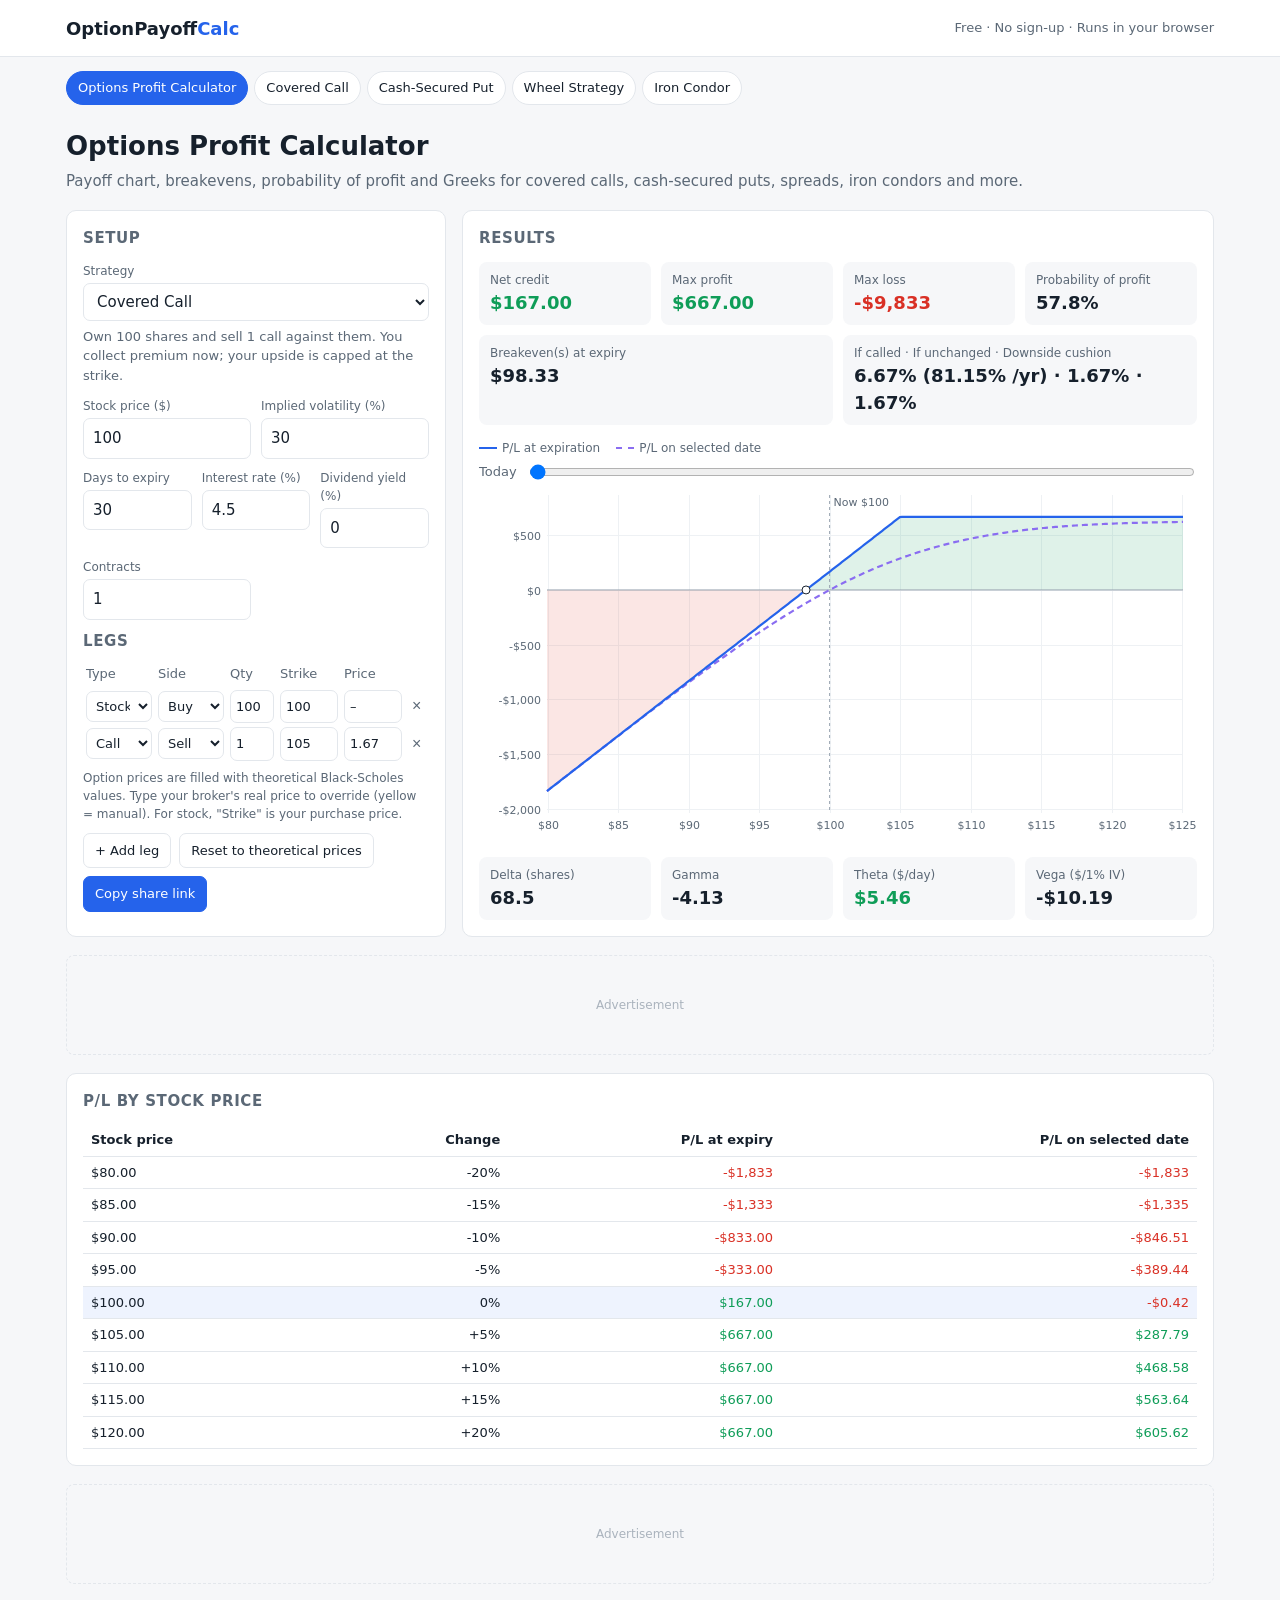
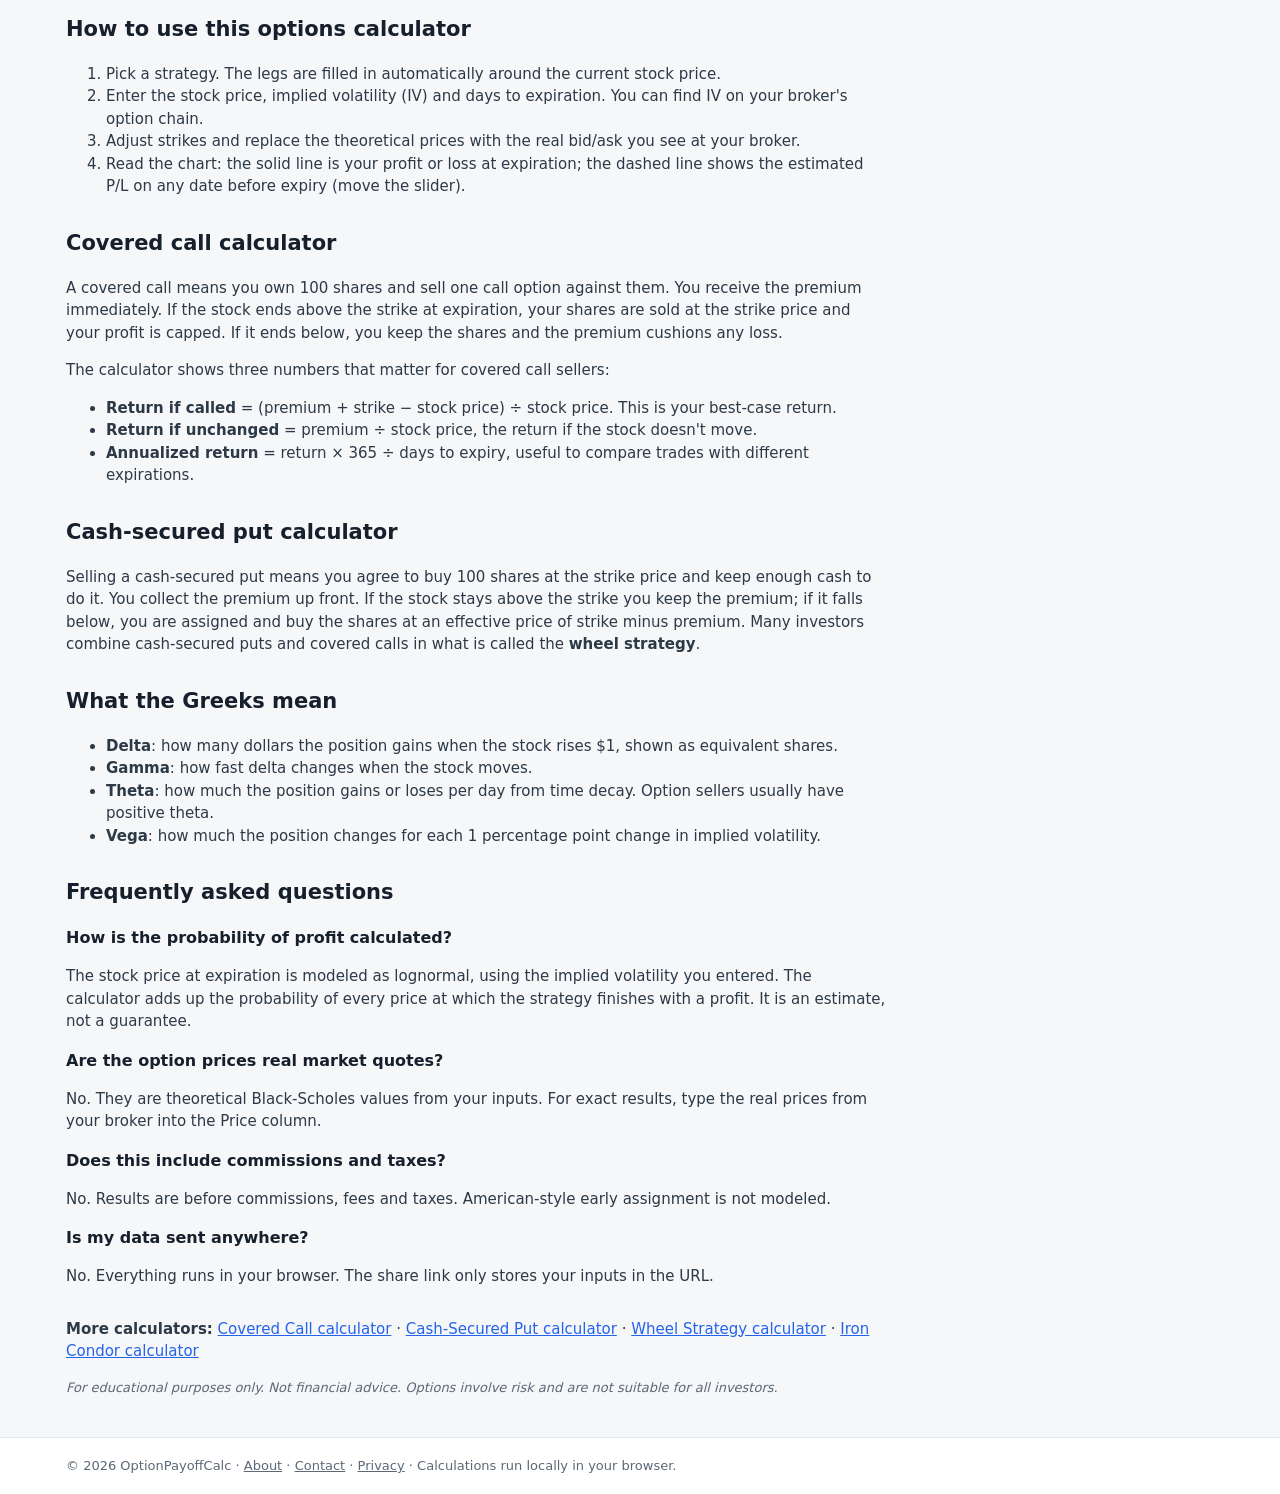
==== commit 7a9d53ab: "Add files via upload" ====
--- a/index.html
+++ b/index.html
@@ -131,7 +131,7 @@
 <p style="font-size:13px;color:var(--mut)"><i>For educational purposes only. Not financial advice. Options involve risk and are not suitable for all investors.</i></p>
 </article>
 </main>
-<footer><div class="wrap">© <span id="yr"></span> OptionPayoffCalc · <a href="/privacy.html">Privacy</a> · Calculations run locally in your browser.</div></footer>
+<footer><div class="wrap">© <span id="yr"></span> OptionPayoffCalc · <a href="/about">About</a> · <a href="/contact">Contact</a> · <a href="/privacy">Privacy</a> · Calculations run locally in your browser.</div></footer>
 <div class="toast" id="toast">Link copied</div>
 <script src="/calc.js"></script>
 </body>
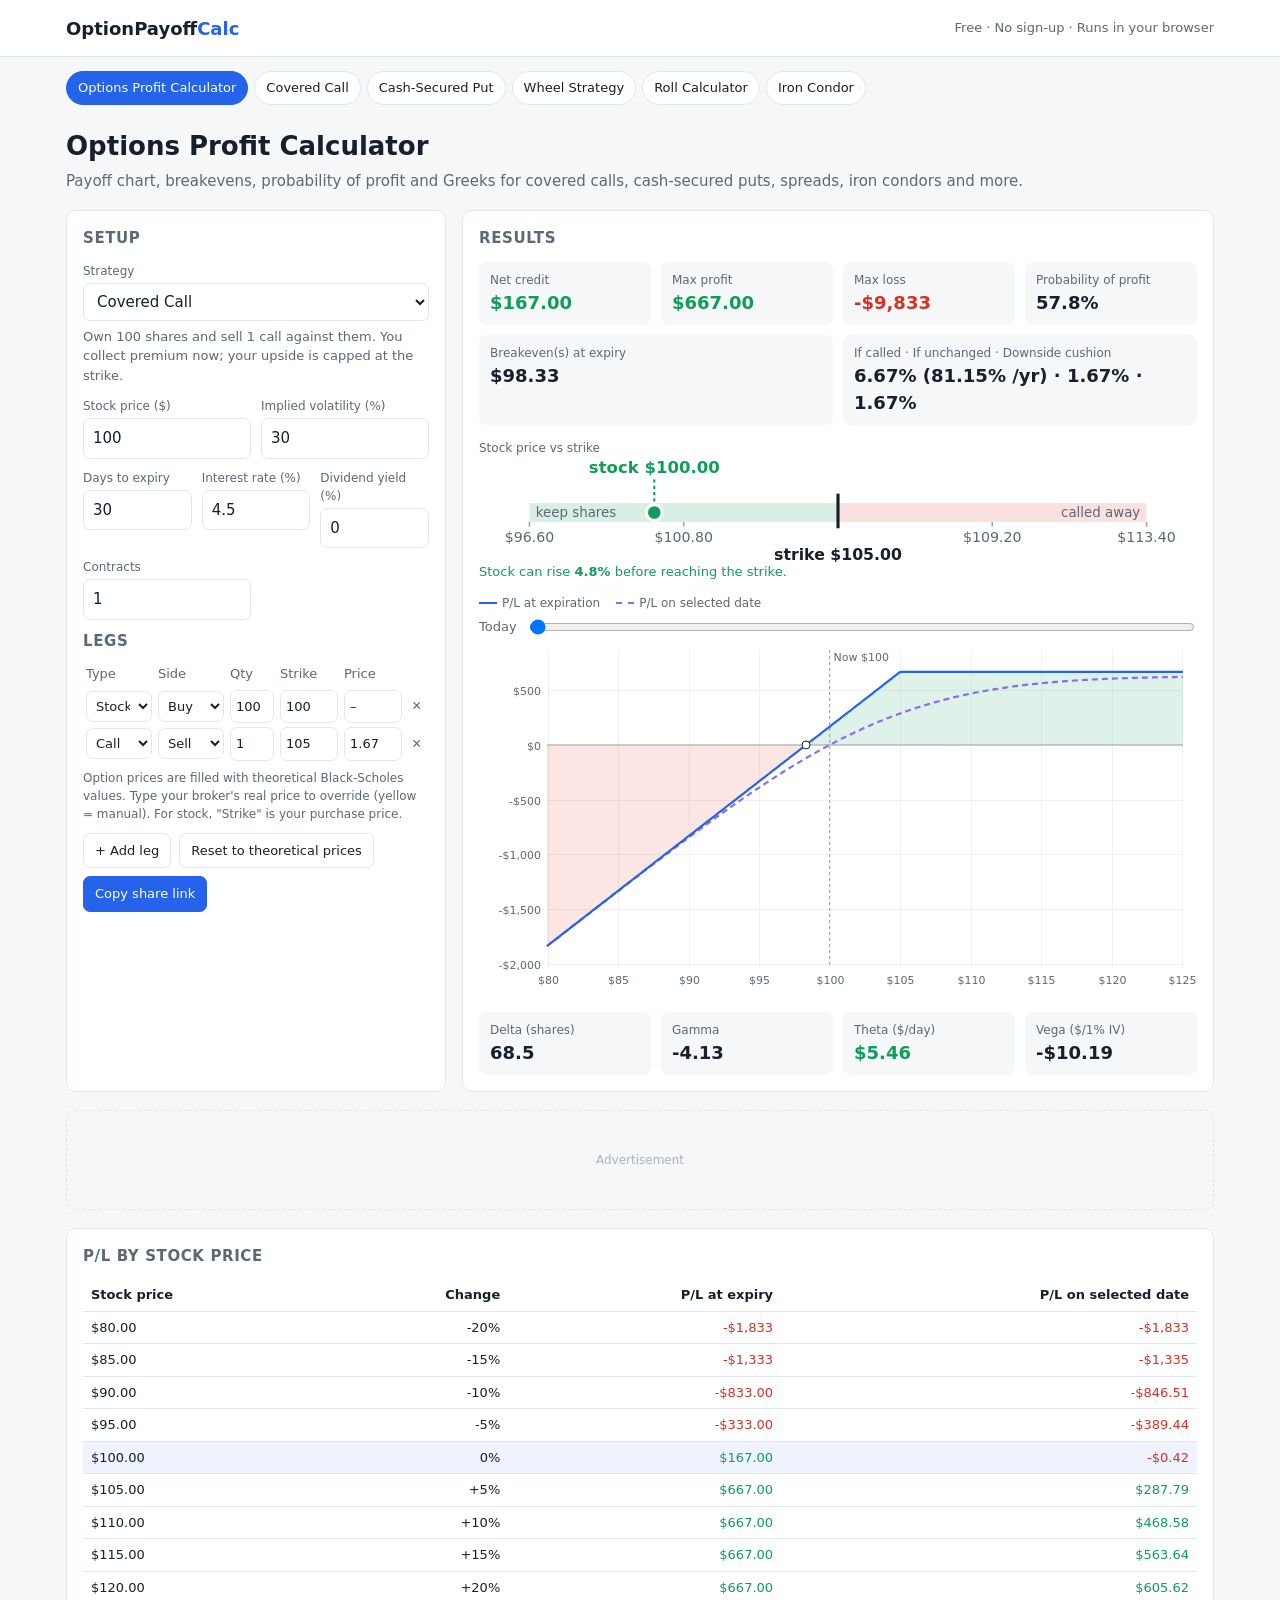
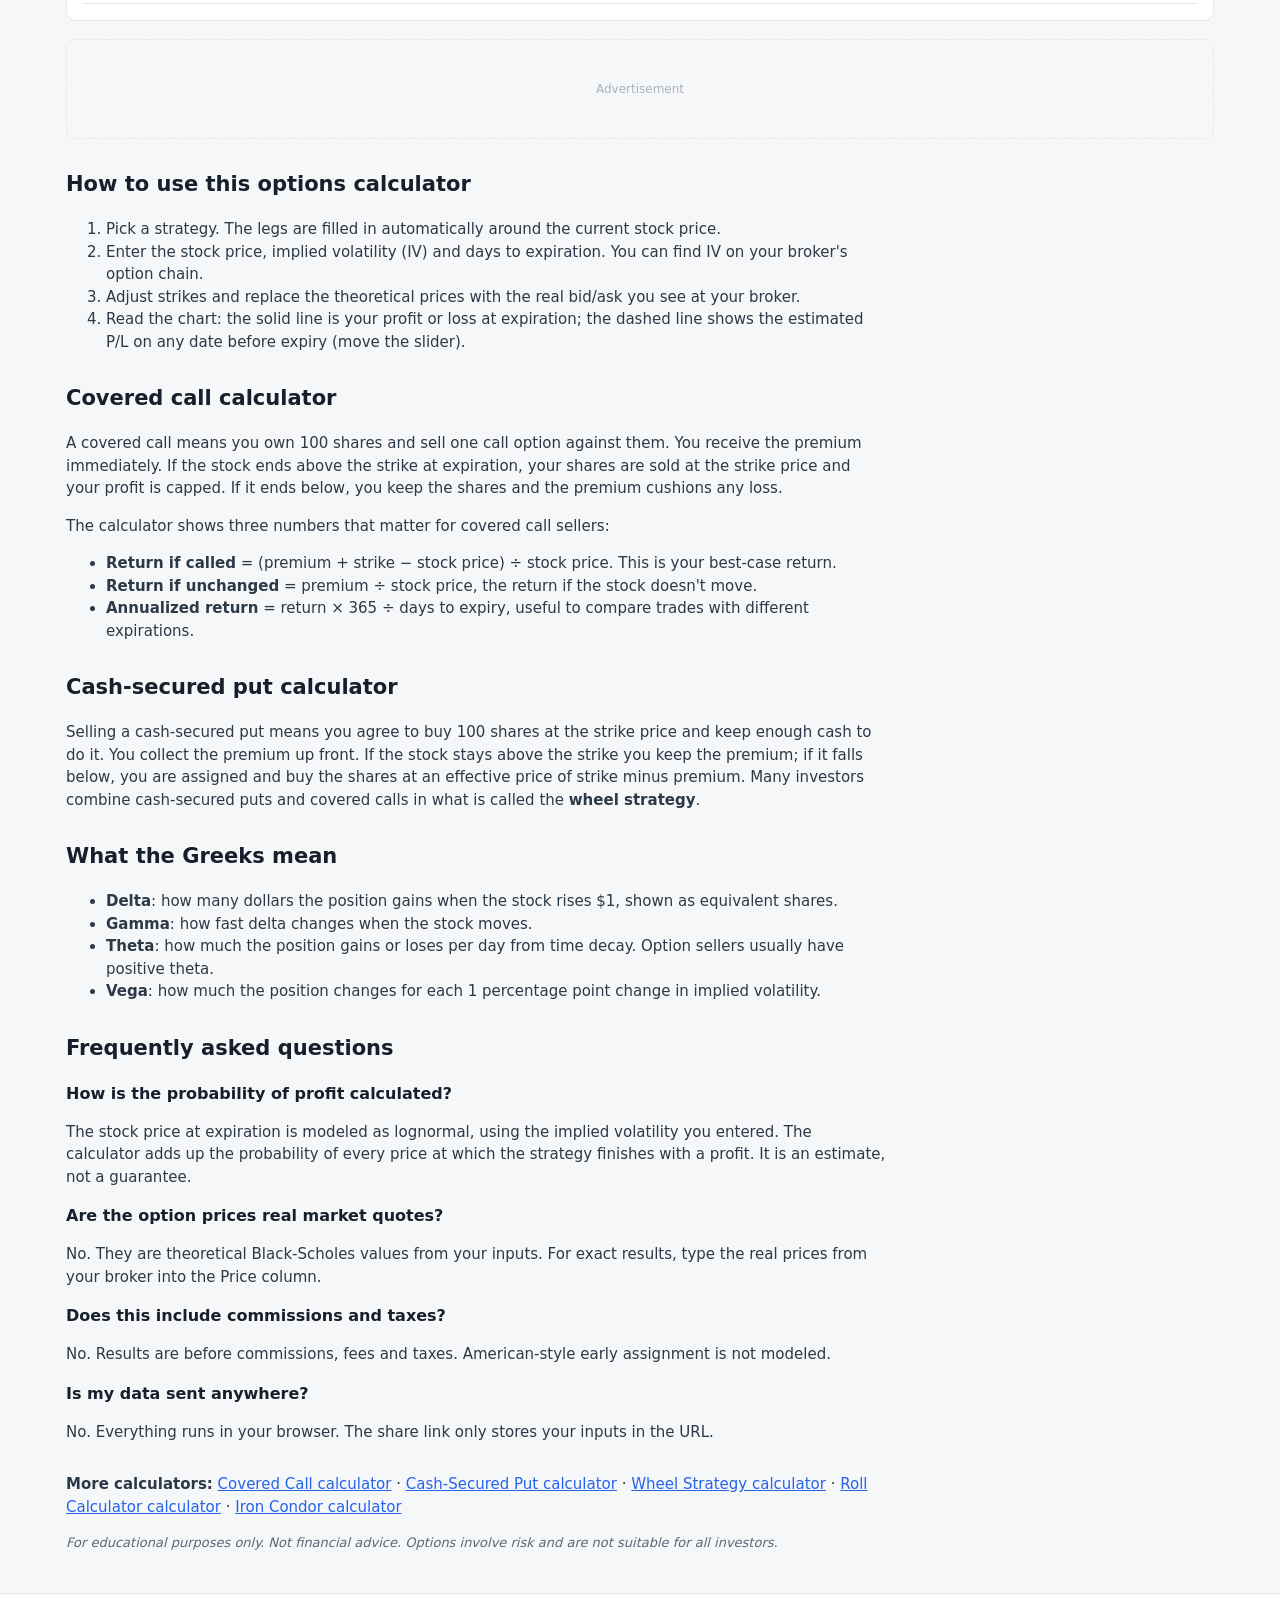
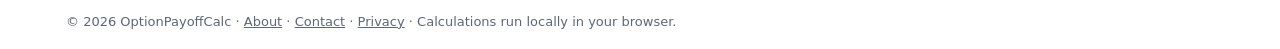
==== commit 71e050b7: "Add files via upload" ====
--- a/index.html
+++ b/index.html
@@ -17,7 +17,7 @@
 <body data-strategy="covered_call">
 <header><div class="wrap"><a class="logo" href="/">OptionPayoff<span>Calc</span></a><span style="color:var(--mut);font-size:13px">Free · No sign-up · Runs in your browser</span></div></header>
 <main class="wrap">
-<nav class="tools" aria-label="Calculators"><a href="/" class="on">Options Profit Calculator</a><a href="/covered-call-calculator" class="">Covered Call</a><a href="/cash-secured-put-calculator" class="">Cash-Secured Put</a><a href="/wheel-strategy-calculator" class="">Wheel Strategy</a><a href="/iron-condor-calculator" class="">Iron Condor</a></nav>
+<nav class="tools" aria-label="Calculators"><a href="/" class="on">Options Profit Calculator</a><a href="/covered-call-calculator" class="">Covered Call</a><a href="/cash-secured-put-calculator" class="">Cash-Secured Put</a><a href="/wheel-strategy-calculator" class="">Wheel Strategy</a><a href="/roll-covered-call-calculator" class="">Roll Calculator</a><a href="/iron-condor-calculator" class="">Iron Condor</a></nav>
 <h1>Options Profit Calculator</h1>
 <p class="sub">Payoff chart, breakevens, probability of profit and Greeks for covered calls, cash-secured puts, spreads, iron condors and more.</p>
 <div class="grid">
@@ -127,7 +127,7 @@
 <p>No. Results are before commissions, fees and taxes. American-style early assignment is not modeled.</p>
 <h3>Is my data sent anywhere?</h3>
 <p>No. Everything runs in your browser. The share link only stores your inputs in the URL.</p>
-<p class="related"><b>More calculators:</b> <a href="/covered-call-calculator">Covered Call calculator</a> · <a href="/cash-secured-put-calculator">Cash-Secured Put calculator</a> · <a href="/wheel-strategy-calculator">Wheel Strategy calculator</a> · <a href="/iron-condor-calculator">Iron Condor calculator</a></p>
+<p class="related"><b>More calculators:</b> <a href="/covered-call-calculator">Covered Call calculator</a> · <a href="/cash-secured-put-calculator">Cash-Secured Put calculator</a> · <a href="/wheel-strategy-calculator">Wheel Strategy calculator</a> · <a href="/roll-covered-call-calculator">Roll Calculator calculator</a> · <a href="/iron-condor-calculator">Iron Condor calculator</a></p>
 <p style="font-size:13px;color:var(--mut)"><i>For educational purposes only. Not financial advice. Options involve risk and are not suitable for all investors.</i></p>
 </article>
 </main>
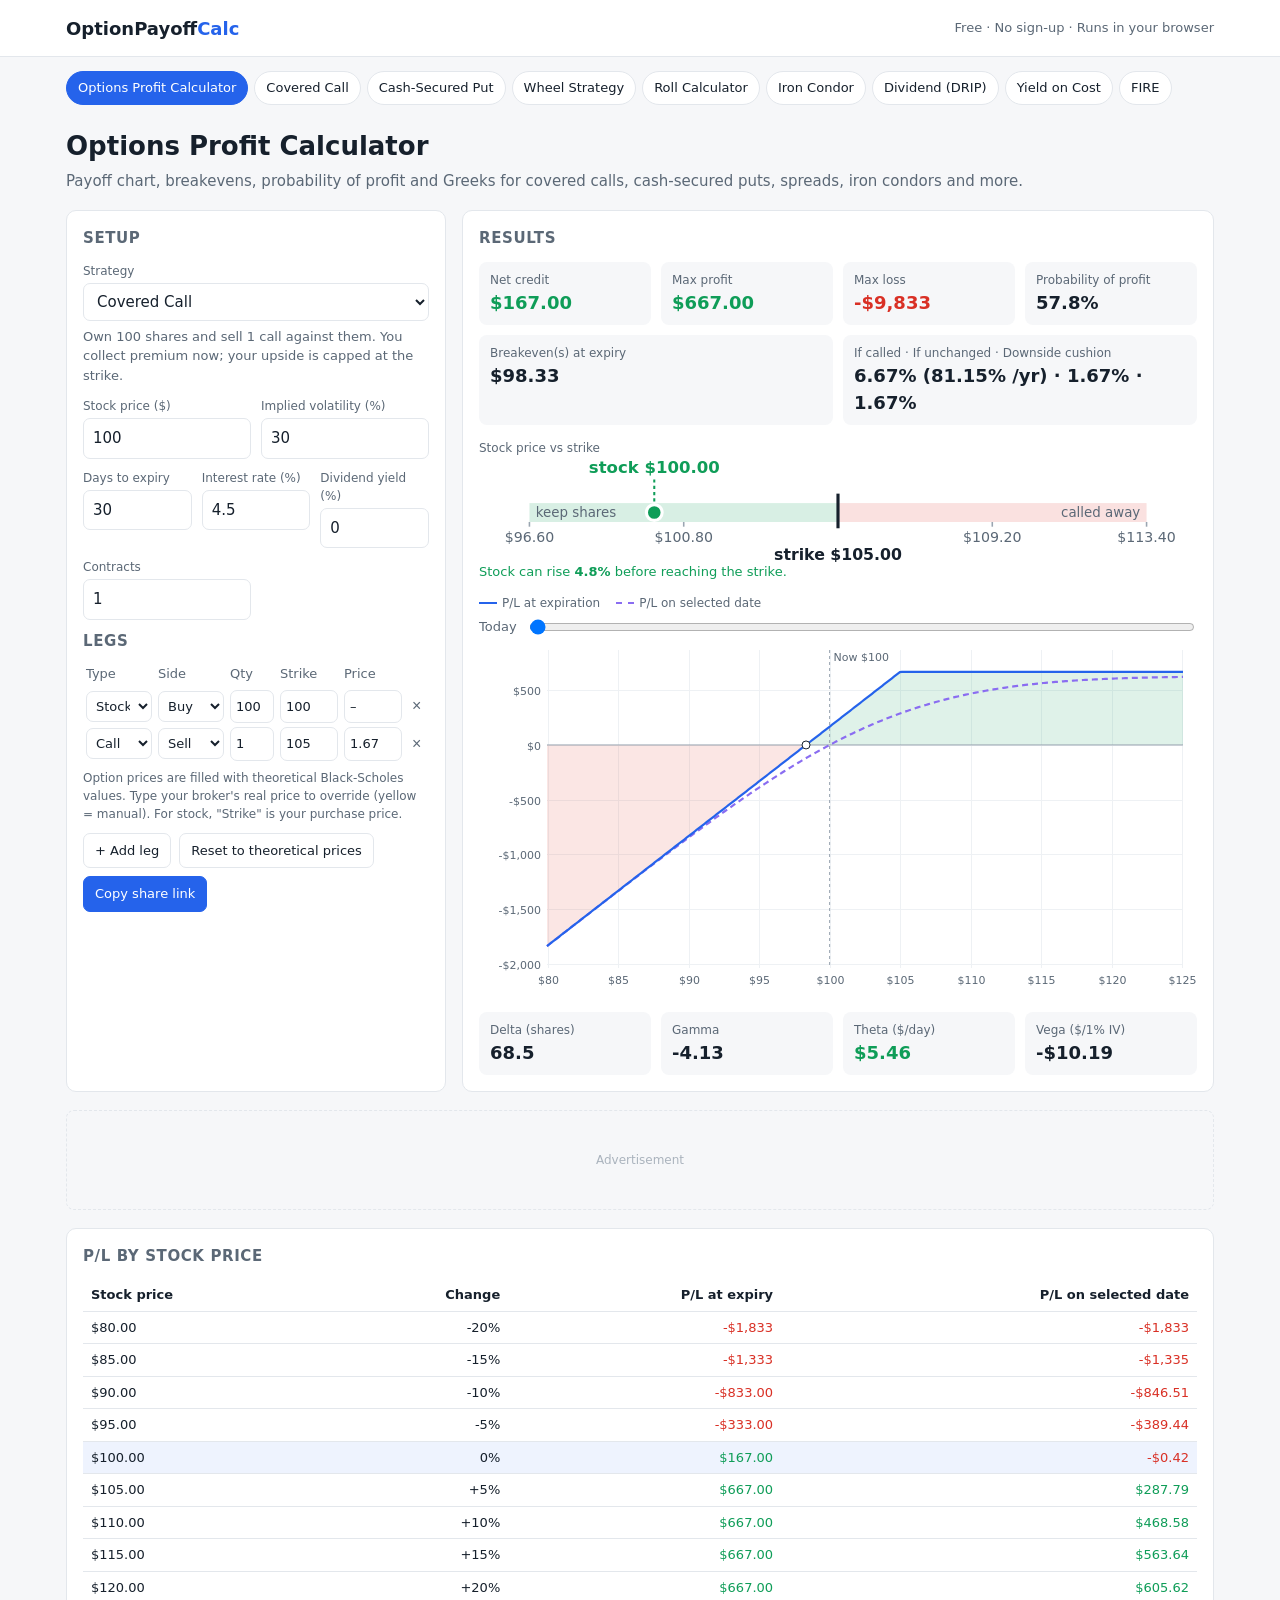
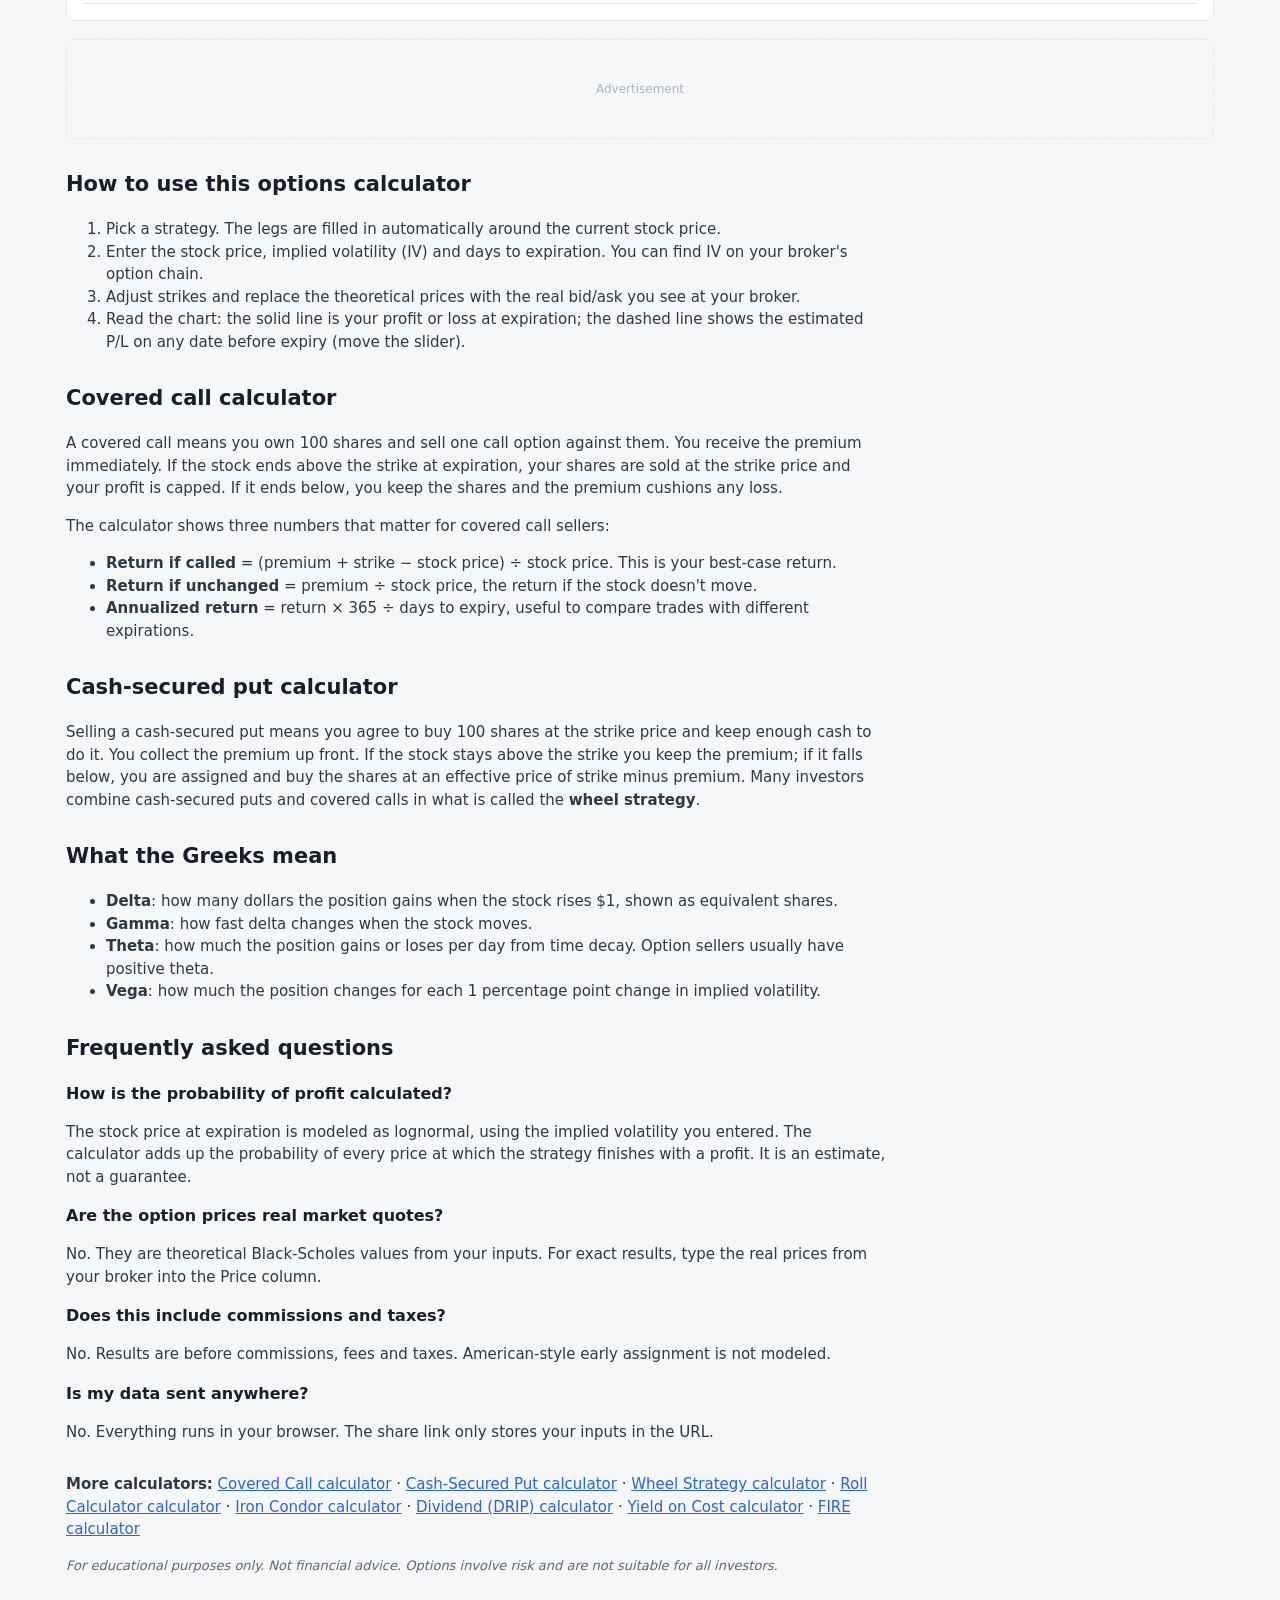
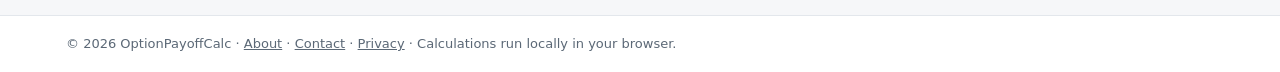
==== commit c4c2e491: "Add files via upload" ====
--- a/index.html
+++ b/index.html
@@ -10,14 +10,14 @@
 <meta property="og:description" content="Free options profit calculator. Visualize P/L for covered calls, cash-secured puts, spreads, iron condors and straddles. Black-Scholes Greeks, breakevens, probability of profit and annualized return.">
 <meta property="og:type" content="website">
 <meta property="og:url" content="https://optionpayoffcalc.com/">
-<link rel="stylesheet" href="/style.css">
+<link rel="stylesheet" href="/style.css?v=2">
 <!-- ADSENSE: paste the AdSense <script> tag here after approval -->
 <script type="application/ld+json">{"@context": "https://schema.org", "@graph": [{"@type": "WebApplication", "name": "Options Profit Calculator", "url": "https://optionpayoffcalc.com/", "applicationCategory": "FinanceApplication", "operatingSystem": "Any", "offers": {"@type": "Offer", "price": "0", "priceCurrency": "USD"}}, {"@type": "FAQPage", "mainEntity": [{"@type": "Question", "name": "How is the probability of profit calculated?", "acceptedAnswer": {"@type": "Answer", "text": "The stock price at expiration is modeled as lognormal, using the implied volatility you entered. The calculator adds up the probability of every price at which the strategy finishes with a profit. It is an estimate, not a guarantee."}}, {"@type": "Question", "name": "Are the option prices real market quotes?", "acceptedAnswer": {"@type": "Answer", "text": "No. They are theoretical Black-Scholes values from your inputs. For exact results, type the real prices from your broker into the Price column."}}, {"@type": "Question", "name": "Does this include commissions and taxes?", "acceptedAnswer": {"@type": "Answer", "text": "No. Results are before commissions, fees and taxes. American-style early assignment is not modeled."}}, {"@type": "Question", "name": "Is my data sent anywhere?", "acceptedAnswer": {"@type": "Answer", "text": "No. Everything runs in your browser. The share link only stores your inputs in the URL."}}]}]}</script>
 </head>
 <body data-strategy="covered_call">
 <header><div class="wrap"><a class="logo" href="/">OptionPayoff<span>Calc</span></a><span style="color:var(--mut);font-size:13px">Free · No sign-up · Runs in your browser</span></div></header>
 <main class="wrap">
-<nav class="tools" aria-label="Calculators"><a href="/" class="on">Options Profit Calculator</a><a href="/covered-call-calculator" class="">Covered Call</a><a href="/cash-secured-put-calculator" class="">Cash-Secured Put</a><a href="/wheel-strategy-calculator" class="">Wheel Strategy</a><a href="/roll-covered-call-calculator" class="">Roll Calculator</a><a href="/iron-condor-calculator" class="">Iron Condor</a></nav>
+<nav class="tools" aria-label="Calculators"><a href="/" class="on">Options Profit Calculator</a><a href="/covered-call-calculator" class="">Covered Call</a><a href="/cash-secured-put-calculator" class="">Cash-Secured Put</a><a href="/wheel-strategy-calculator" class="">Wheel Strategy</a><a href="/roll-covered-call-calculator" class="">Roll Calculator</a><a href="/iron-condor-calculator" class="">Iron Condor</a><a href="/dividend-reinvestment-calculator" class="">Dividend (DRIP)</a><a href="/yield-on-cost-calculator" class="">Yield on Cost</a><a href="/fire-calculator" class="">FIRE</a></nav>
 <h1>Options Profit Calculator</h1>
 <p class="sub">Payoff chart, breakevens, probability of profit and Greeks for covered calls, cash-secured puts, spreads, iron condors and more.</p>
 <div class="grid">
@@ -127,12 +127,12 @@
 <p>No. Results are before commissions, fees and taxes. American-style early assignment is not modeled.</p>
 <h3>Is my data sent anywhere?</h3>
 <p>No. Everything runs in your browser. The share link only stores your inputs in the URL.</p>
-<p class="related"><b>More calculators:</b> <a href="/covered-call-calculator">Covered Call calculator</a> · <a href="/cash-secured-put-calculator">Cash-Secured Put calculator</a> · <a href="/wheel-strategy-calculator">Wheel Strategy calculator</a> · <a href="/roll-covered-call-calculator">Roll Calculator calculator</a> · <a href="/iron-condor-calculator">Iron Condor calculator</a></p>
+<p class="related"><b>More calculators:</b> <a href="/covered-call-calculator">Covered Call calculator</a> · <a href="/cash-secured-put-calculator">Cash-Secured Put calculator</a> · <a href="/wheel-strategy-calculator">Wheel Strategy calculator</a> · <a href="/roll-covered-call-calculator">Roll Calculator calculator</a> · <a href="/iron-condor-calculator">Iron Condor calculator</a> · <a href="/dividend-reinvestment-calculator">Dividend (DRIP) calculator</a> · <a href="/yield-on-cost-calculator">Yield on Cost calculator</a> · <a href="/fire-calculator">FIRE calculator</a></p>
 <p style="font-size:13px;color:var(--mut)"><i>For educational purposes only. Not financial advice. Options involve risk and are not suitable for all investors.</i></p>
 </article>
 </main>
 <footer><div class="wrap">© <span id="yr"></span> OptionPayoffCalc · <a href="/about">About</a> · <a href="/contact">Contact</a> · <a href="/privacy">Privacy</a> · Calculations run locally in your browser.</div></footer>
 <div class="toast" id="toast">Link copied</div>
-<script src="/calc.js"></script>
+<script src="/calc.js?v=3"></script>
 </body>
 </html>
